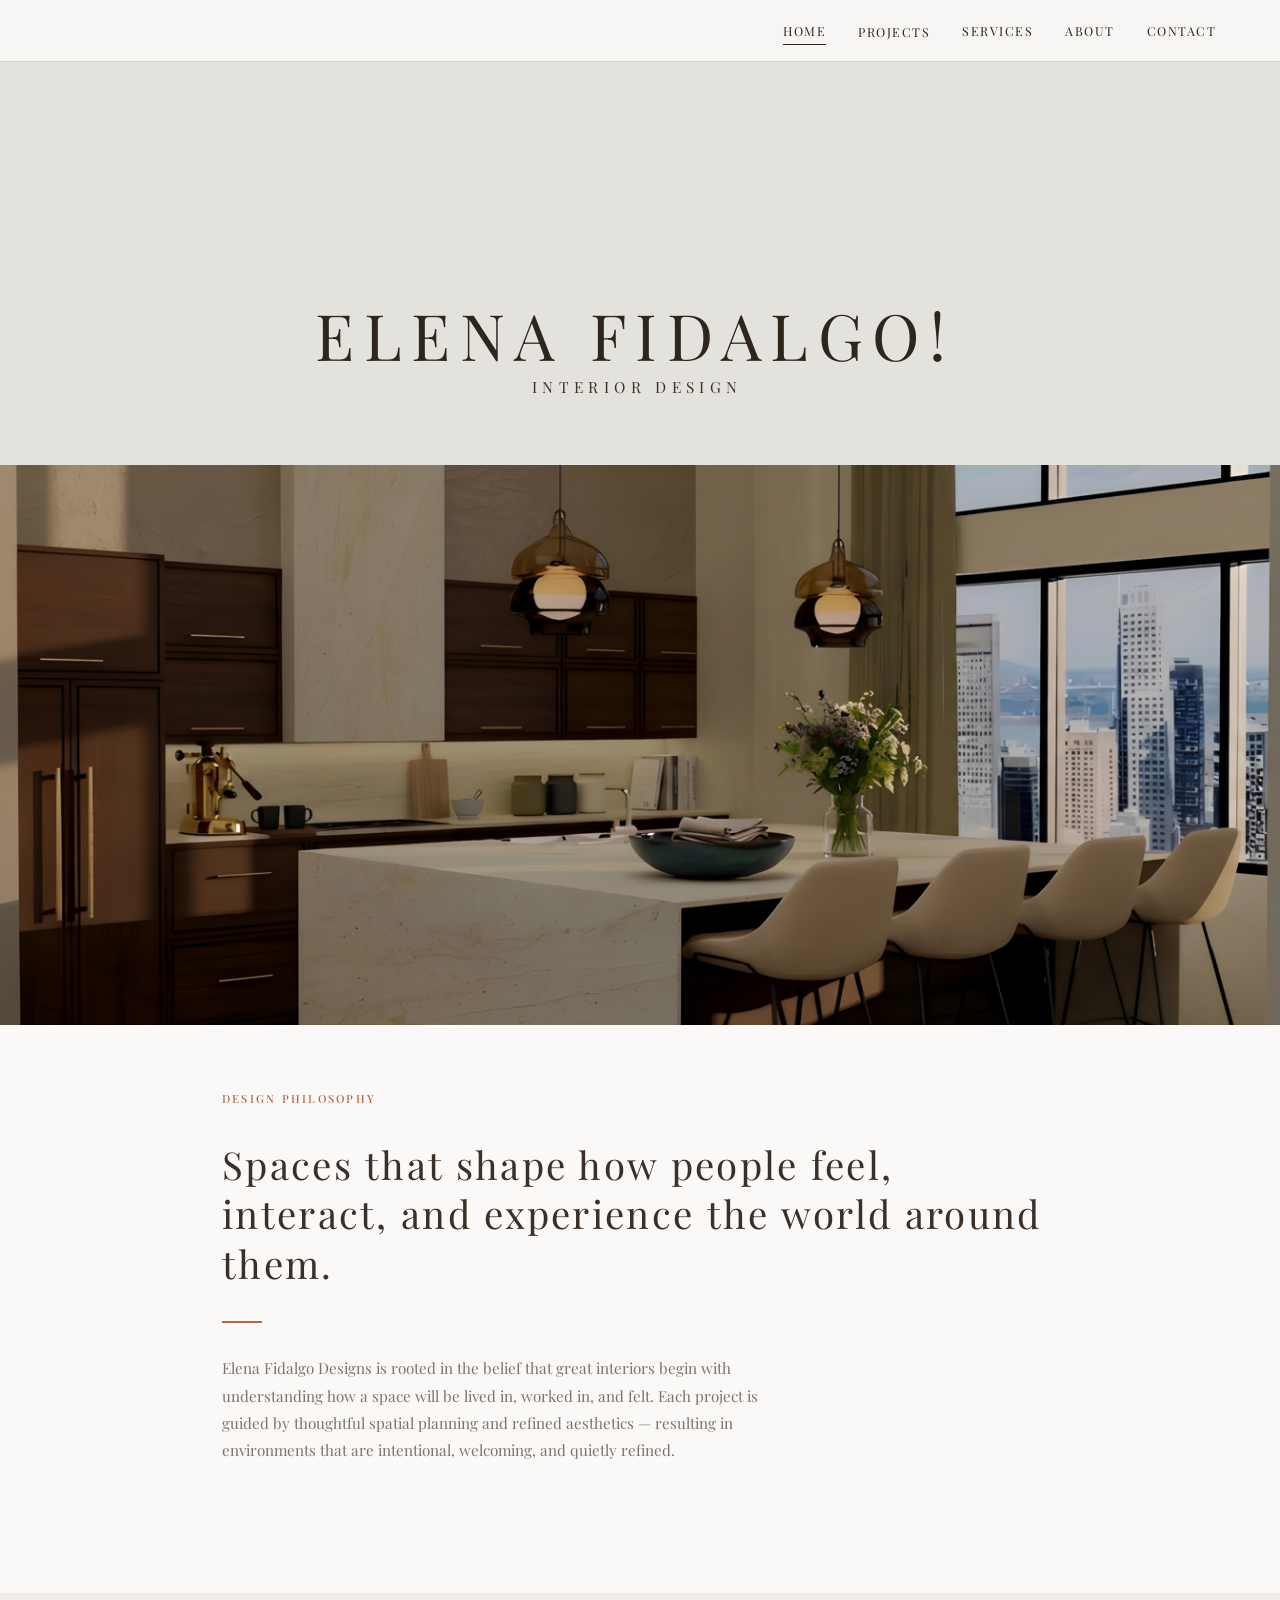
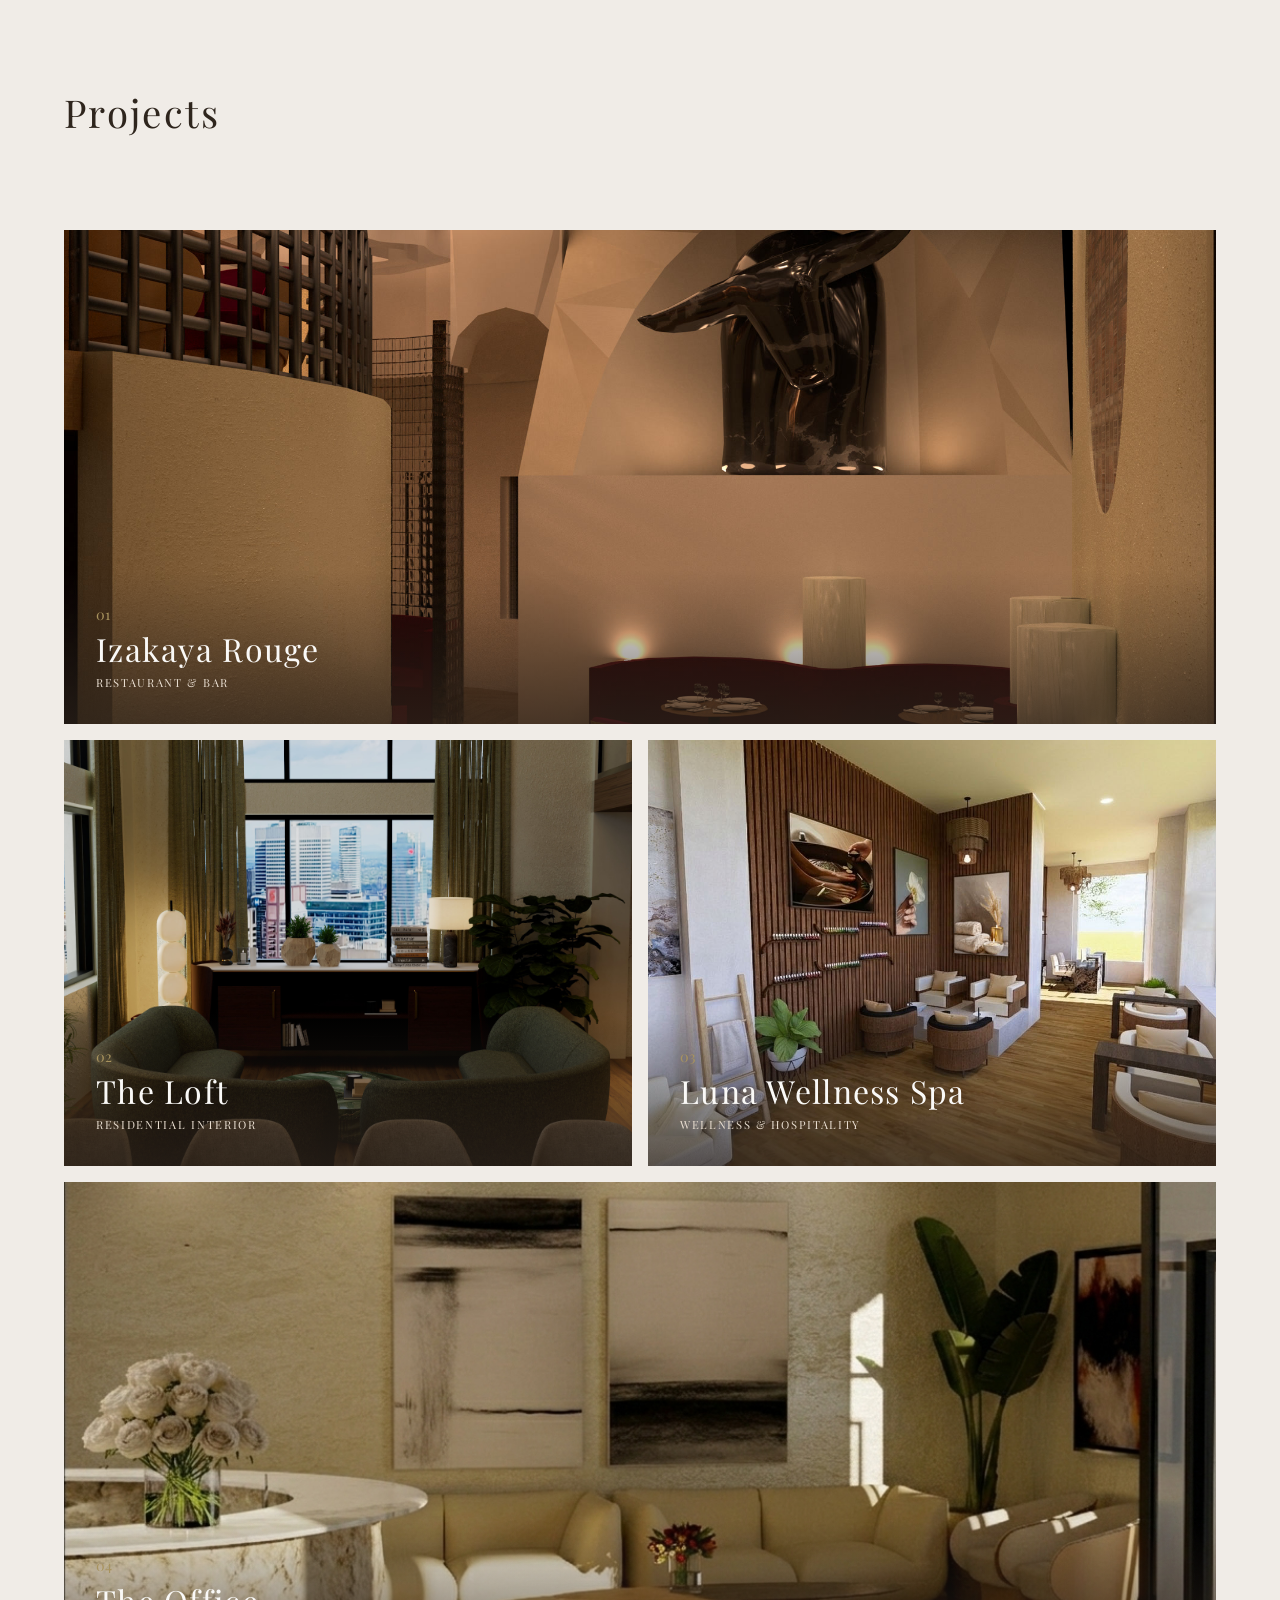
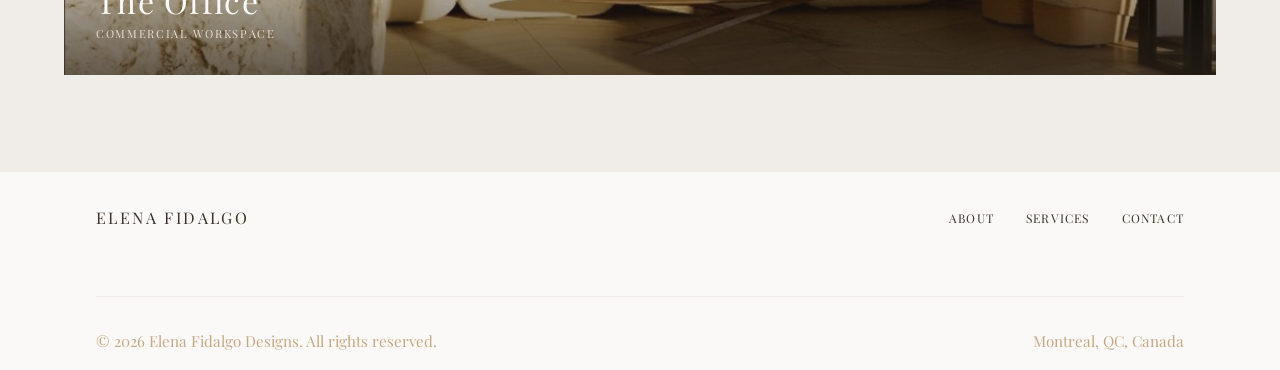
==== index.html @ df94587f "Test: add ! to title and increase padding to 300px Co-Authored-By: Claude Opus 4.6 <noreply@anthropi" ====
<!DOCTYPE html>
<html lang="en">
<head>
  <meta charset="UTF-8">
  <meta name="viewport" content="width=device-width, initial-scale=1.0">
  <title>Elena Fidalgo Designs — Interior Design Studio</title>
  <meta name="description" content="Interior design studio specializing in thoughtful spatial planning, human comfort, and refined atmospheres.">
  <link rel="preconnect" href="https://fonts.googleapis.com">
  <link rel="preconnect" href="https://fonts.gstatic.com" crossorigin>
  <link href="https://fonts.googleapis.com/css2?family=Playfair+Display:ital,wght@0,300;0,400;0,500;0,600;1,400&family=Raleway:wght@300;400;500&display=swap" rel="stylesheet">
  <link rel="stylesheet" href="css/style.css">
</head>
<body>

  <!-- Page Loader -->
  <div class="page-loader">
    <div class="loader-line"></div>
  </div>

  <!-- Navigation -->
  <nav class="nav">
    <div class="nav__inner">
      <a href="index.html" class="nav__logo">
        Elena Fidalgo
        <span>Interior Design</span>
      </a>
      <div class="nav__links">
        <a href="index.html" class="nav__link">Home</a>
        <div class="nav__dropdown">
          <span class="nav__link nav__link--dropdown">Projects</span>
          <div class="nav__dropdown-menu">
            <a href="project-restaurant.html" class="nav__dropdown-item">Izakaya Rouge</a>
            <a href="project-loft.html" class="nav__dropdown-item">The Loft</a>
            <a href="project-spa.html" class="nav__dropdown-item">Luna Wellness Spa</a>
            <a href="project-office.html" class="nav__dropdown-item">The Office</a>
          </div>
        </div>
        <a href="approach.html" class="nav__link">Services</a>
        <a href="about.html" class="nav__link">About</a>
        <a href="contact.html" class="nav__link">Contact</a>
      </div>
      <button class="nav__toggle" aria-label="Menu">
        <span></span><span></span><span></span>
      </button>
    </div>
  </nav>

  <!-- Mobile Menu -->
  <div class="mobile-menu">
    <a href="index.html" class="mobile-menu__link">Home</a>
    <div class="mobile-menu__group">
      <span class="mobile-menu__link mobile-menu__link--toggle">Projects</span>
      <div class="mobile-menu__sub">
        <a href="project-restaurant.html" class="mobile-menu__link mobile-menu__sublink">Izakaya Rouge</a>
        <a href="project-loft.html" class="mobile-menu__link mobile-menu__sublink">The Loft</a>
        <a href="project-spa.html" class="mobile-menu__link mobile-menu__sublink">Luna Wellness Spa</a>
        <a href="project-office.html" class="mobile-menu__link mobile-menu__sublink">The Office</a>
      </div>
    </div>
    <a href="approach.html" class="mobile-menu__link">Services</a>
    <a href="about.html" class="mobile-menu__link">About</a>
    <a href="contact.html" class="mobile-menu__link">Contact</a>
  </div>

  <!-- Hero -->
  <section class="hero hero--split">
    <div class="hero__text">
      <h1 class="hero__title">Elena Fidalgo!</h1>
      <p class="hero__subtitle">Interior Design</p>
    </div>
    <div class="hero__slideshow">
      <img src="images/loft/kitchen-hero.png" alt="The Loft — Kitchen Design" class="hero__slide hero__slide--active">
      <img src="images/loft/bedroom-render.jpg" alt="The Loft — Bedroom Design" class="hero__slide">
      <img src="images/spa/moon-pool-cc.jpg" alt="Luna Wellness Spa — Moon Pool" class="hero__slide">
      <div class="hero__dots">
        <button class="hero__dot hero__dot--active" aria-label="Slide 1"></button>
        <button class="hero__dot" aria-label="Slide 2"></button>
        <button class="hero__dot" aria-label="Slide 3"></button>
      </div>
    </div>
  </section>

  <!-- Philosophy -->
  <section class="home-philosophy">
    <div class="container--narrow">
      <div class="home-philosophy__content reveal">
        <p class="home-philosophy__eyebrow">Design Philosophy</p>
        <h2 class="home-philosophy__heading">Spaces that shape how people feel, interact, and experience the world around them.</h2>
        <div class="home-philosophy__divider"></div>
        <p class="home-philosophy__text">Elena Fidalgo Designs is rooted in the belief that great interiors begin with understanding how a space will be lived in, worked in, and felt. Each project is guided by thoughtful spatial planning and refined aesthetics — resulting in environments that are intentional, welcoming, and quietly refined.</p>
      </div>
    </div>
  </section>

  <!-- Selected Projects -->
  <section class="section" style="background: var(--light-gray);">
    <div class="container--wide">
      <h2 class="projects-section__title reveal">Projects</h2>
      <p class="projects-section__subtitle reveal">Click to view projects</p>
      <div class="projects-grid">

        <a href="project-restaurant.html" class="project-card project-card--wide reveal">
          <img src="images/restaurant/restaurant-mainfloor.jpg" alt="Izakaya Rouge" class="project-card__image">
          <div class="project-card__overlay">
            <p class="project-card__number">01</p>
            <h3 class="project-card__title">Izakaya Rouge</h3>
            <p class="project-card__category">Restaurant &amp; Bar</p>
          </div>
        </a>

        <a href="project-loft.html" class="project-card reveal reveal-delay-1">
          <img src="images/loft/livingroom-render.jpg" alt="The Loft" class="project-card__image">
          <div class="project-card__overlay">
            <p class="project-card__number">02</p>
            <h3 class="project-card__title">The Loft</h3>
            <p class="project-card__category">Residential Interior</p>
          </div>
        </a>

        <a href="project-spa.html" class="project-card reveal reveal-delay-2">
          <img src="images/spa/pedicure-render.jpg" alt="Luna Wellness Spa" class="project-card__image">
          <div class="project-card__overlay">
            <p class="project-card__number">03</p>
            <h3 class="project-card__title">Luna Wellness Spa</h3>
            <p class="project-card__category">Wellness &amp; Hospitality</p>
          </div>
        </a>

        <a href="project-office.html" class="project-card project-card--wide reveal">
          <img src="images/office/waitingroom-render.png" alt="The Office" class="project-card__image">
          <div class="project-card__overlay">
            <p class="project-card__number">04</p>
            <h3 class="project-card__title">The Office</h3>
            <p class="project-card__category">Commercial Workspace</p>
          </div>
        </a>

      </div>
    </div>
  </section>

  <!-- Footer -->
  <footer class="footer">
    <div class="container">
      <div class="footer__inner">
        <a href="index.html" class="footer__logo">Elena Fidalgo</a>
        <div class="footer__links">
          <a href="about.html" class="footer__link">About</a>
          <a href="approach.html" class="footer__link">Services</a>
          <a href="contact.html" class="footer__link">Contact</a>
        </div>
      </div>
      <div class="footer__bottom">
        <p>&copy; 2026 Elena Fidalgo Designs. All rights reserved.</p>
        <p>Montreal, QC, Canada</p>
      </div>
    </div>
  </footer>

  <script src="js/main.js"></script>
</body>
</html>
---- css/style.css ----
/* ============================================
   ELENA FIDALGO DESIGNS
   Minimalist Architecture & Interior Design Portfolio
   ============================================ */

/* --- CSS Custom Properties --- */
:root {
  /* Primary */
  --deep-brown: #3a3028;
  --espresso: #2e251d;

  /* Neutrals */
  --warm-beige: #c4a882;
  --soft-sand: #e8ddd0;
  --light-gray: #f0ece7;
  --white: #faf9f7;
  --pure-white: #ffffff;

  /* Accents */
  --muted-green: #455642;
  --terracotta: #b5654a;
  --brass: #a8935e;

  /* Typography */
  --font-serif: 'Playfair Display', 'Georgia', serif;
  --font-sans: 'Raleway', 'Helvetica Neue', sans-serif;

  /* Spacing */
  --space-xs: 0.5rem;
  --space-sm: 1rem;
  --space-md: 2rem;
  --space-lg: 4rem;
  --space-xl: 6rem;
  --space-2xl: 10rem;

  /* Transitions */
  --ease-out: cubic-bezier(0.25, 0.46, 0.45, 0.94);
  --ease-smooth: cubic-bezier(0.4, 0, 0.2, 1);
  --duration-fast: 0.3s;
  --duration-medium: 0.6s;
  --duration-slow: 1s;
}

/* --- Reset & Base --- */
*, *::before, *::after {
  margin: 0;
  padding: 0;
  box-sizing: border-box;
}

html {
  font-size: 16px;
  scroll-behavior: smooth;
  -webkit-font-smoothing: antialiased;
  -moz-osx-font-smoothing: grayscale;
}

body {
  font-family: var(--font-serif);
  font-weight: 300;
  color: var(--deep-brown);
  background-color: var(--white);
  line-height: 1.7;
  overflow-x: hidden;
}

img {
  max-width: 100%;
  height: auto;
  display: block;
}

a {
  color: inherit;
  text-decoration: none;
  transition: opacity var(--duration-fast) var(--ease-out);
}

a:hover {
  opacity: 0.7;
}

ul, ol {
  list-style: none;
}

/* --- Typography --- */
h1, h2, h3, h4 {
  font-family: var(--font-serif);
  font-weight: 300;
  line-height: 1.2;
}

h1 {
  font-size: clamp(1.8rem, 3.5vw, 2.8rem);
  text-transform: uppercase;
}

h2 {
  font-size: clamp(2rem, 4vw, 3.5rem);
  letter-spacing: 0.06em;
}

h3 {
  font-size: clamp(1.5rem, 3vw, 2.2rem);
  letter-spacing: 0.04em;
}

h4 {
  font-size: clamp(1.1rem, 2vw, 1.4rem);
  letter-spacing: 0.04em;
}

p {
  font-size: clamp(0.95rem, 1.1vw, 1.05rem);
  max-width: 65ch;
}

.text-sm {
  font-size: 0.85rem;
  letter-spacing: 0.08em;
  text-transform: uppercase;
  font-weight: 400;
}

.text-serif {
  font-family: var(--font-serif);
}

.text-light {
  color: var(--warm-beige);
}

/* --- Layout --- */
.container {
  max-width: 90%;
  width: 100%;
  margin: 0 auto;
  padding: 0 var(--space-md);
}

.container--narrow {
  max-width: min(900px, 85%);
  margin: 0 auto;
  padding: 0 var(--space-md);
}

.container--wide {
  max-width: 95%;
  width: 100%;
  margin: 0 auto;
  padding: 0 var(--space-md);
}

.section {
  padding: var(--space-xl) 0;
}

.section--large {
  padding: var(--space-2xl) 0;
}

/* --- Page Loader --- */
.page-loader {
  position: fixed;
  top: 0;
  left: 0;
  width: 100%;
  height: 100%;
  background: var(--white);
  z-index: 10000;
  display: flex;
  align-items: center;
  justify-content: center;
  transition: opacity 0.8s var(--ease-smooth), visibility 0.8s;
}

.page-loader.loaded {
  opacity: 0;
  visibility: hidden;
  pointer-events: none;
}

.loader-line {
  width: 60px;
  height: 1px;
  background: var(--warm-beige);
  position: relative;
  overflow: hidden;
}

.loader-line::after {
  content: '';
  position: absolute;
  left: -100%;
  width: 100%;
  height: 100%;
  background: var(--espresso);
  animation: loaderSlide 1.2s ease-in-out infinite;
}

@keyframes loaderSlide {
  0% { left: -100%; }
  100% { left: 100%; }
}

/* --- Navigation --- */
.nav {
  position: fixed;
  top: 0;
  left: 0;
  width: 100%;
  z-index: 1000;
  padding: var(--space-sm) 0;
  background: rgba(248, 247, 245, 0.95);
  backdrop-filter: blur(20px);
  transition: all var(--duration-medium) var(--ease-smooth);
  box-shadow: 0 1px 0 rgba(68, 59, 50, 0.08);
}

.nav.scrolled {
  background: rgba(248, 247, 245, 0.97);
  backdrop-filter: blur(20px);
  padding: var(--space-sm) 0;
  box-shadow: 0 1px 0 rgba(68, 59, 50, 0.1);
}

.nav__inner {
  display: flex;
  justify-content: flex-end;
  align-items: center;
  max-width: 95%;
  margin: 0 auto;
  padding: 0 var(--space-md);
}

.nav__logo {
  display: none;
}

.nav__links {
  display: flex;
  gap: var(--space-md);
  align-items: center;
}

.nav__link {
  font-size: 0.78rem;
  letter-spacing: 0.12em;
  text-transform: uppercase;
  font-weight: 400;
  color: var(--espresso);
  position: relative;
  padding: 0.25rem 0;
}

.nav__link::after {
  content: '';
  position: absolute;
  bottom: 0;
  left: 0;
  width: 0;
  height: 1px;
  background: var(--espresso);
  transition: width var(--duration-fast) var(--ease-out);
}

.nav__link:hover {
  opacity: 1;
}

.nav__link:hover::after,
.nav__link.active::after {
  width: 100%;
}

/* Dropdown */
.nav__dropdown {
  position: relative;
}

.nav__link--dropdown {
  cursor: pointer;
}

.nav__dropdown-menu {
  position: absolute;
  top: 100%;
  left: 50%;
  transform: translateX(-50%);
  min-width: 200px;
  background: rgba(248, 247, 245, 0.98);
  backdrop-filter: blur(20px);
  border: 1px solid rgba(68, 59, 50, 0.08);
  padding: 0.75rem 0;
  opacity: 0;
  visibility: hidden;
  transition: all var(--duration-fast) var(--ease-out);
  margin-top: 0.5rem;
  box-shadow: 0 8px 30px rgba(0, 0, 0, 0.08);
}

.nav__dropdown:hover .nav__dropdown-menu {
  opacity: 1;
  visibility: visible;
}

.nav__dropdown-item {
  display: block;
  padding: 0.5rem 1.5rem;
  font-size: 0.8rem;
  color: var(--espresso);
  transition: background var(--duration-fast) var(--ease-out);
}

.nav__dropdown-item:hover {
  background: rgba(68, 59, 50, 0.05);
  opacity: 1;
}

/* Mobile menu projects sub */
.mobile-menu__group {
  display: flex;
  flex-direction: column;
}

.mobile-menu__link--toggle {
  cursor: pointer;
}

.mobile-menu__sub {
  display: none;
  padding-left: 1rem;
}

.mobile-menu__group.active .mobile-menu__sub {
  display: flex;
  flex-direction: column;
}

.mobile-menu__sublink {
  font-size: 0.9rem !important;
  opacity: 0.7;
}

/* Mobile menu toggle */
.nav__toggle {
  display: none;
  flex-direction: column;
  gap: 5px;
  background: none;
  border: none;
  cursor: pointer;
  padding: 5px;
}

.nav__toggle span {
  display: block;
  width: 24px;
  height: 1px;
  background: var(--espresso);
  transition: all var(--duration-fast) var(--ease-out);
}

.nav__toggle.active span:nth-child(1) {
  transform: rotate(45deg) translate(4px, 4px);
}

.nav__toggle.active span:nth-child(2) {
  opacity: 0;
}

.nav__toggle.active span:nth-child(3) {
  transform: rotate(-45deg) translate(4px, -4px);
}

/* --- Hero --- */
/* Split hero (image + text side by side) */
.hero--split {
  min-height: 100vh;
  display: flex;
  flex-direction: column;
  align-items: center;
  justify-content: center;
  padding-top: 300px;
  background: #e4e2dd;
  overflow: hidden;
  gap: var(--space-lg);
}

.hero__text {
  text-align: center;
  opacity: 0;
  transform: translateY(20px);
  animation: heroFadeUp 1s var(--ease-smooth) 0.3s forwards;
  position: relative;
  padding: 0 var(--space-md);
}

.hero__title {
  color: var(--espresso);
  font-family: var(--font-serif);
  font-weight: 300;
  margin-bottom: 4px;
  font-size: clamp(2.8rem, 5vw, 4.5rem);
  letter-spacing: 0.15em;
  text-transform: uppercase;
  line-height: 1.1;
  padding-right: 0.15em;
}

.hero__subtitle {
  font-family: var(--font-serif);
  color: var(--deep-brown);
  font-size: clamp(0.85rem, 1.2vw, 1.05rem);
  letter-spacing: 0.35em;
  text-transform: uppercase;
  font-weight: 300;
  margin-left: auto;
  margin-right: auto;
  width: fit-content;
  padding-right: 0.35em;
}

/* Decorative lines removed */

.hero__slideshow {
  max-width: 100%;
  width: 100%;
  aspect-ratio: 16/7;
  opacity: 0;
  transform: translateY(30px);
  animation: heroFadeUp 1.2s var(--ease-smooth) 0.6s forwards;
  position: relative;
  overflow: hidden;
}


.hero__slide {
  width: 100%;
  height: 100%;
  display: block;
  object-fit: cover;
  object-position: center;
  position: absolute;
  top: 0;
  left: 0;
  opacity: 0;
  transition: opacity 1s var(--ease-smooth);
}

.hero__slide:first-child {
  position: relative;
  height: 100%;
}

.hero__slide--active {
  opacity: 1;
}

.hero__dots {
  display: flex;
  justify-content: center;
  gap: 10px;
  padding-top: var(--space-sm);
  z-index: 2;
}

.hero__dot {
  width: 8px;
  height: 8px;
  border-radius: 50%;
  border: 1px solid var(--espresso);
  background: transparent;
  cursor: pointer;
  padding: 0;
  transition: all var(--duration-fast) var(--ease-out);
}

.hero__dot--active {
  background: var(--espresso);
}

.hero__dot:hover {
  background: var(--deep-brown);
}

/* Scroll indicator */
.hero--split .hero__scroll-hint {
  position: absolute;
  bottom: var(--space-md);
  left: 50%;
  transform: translateX(-50%);
  display: flex;
  flex-direction: column;
  align-items: center;
  gap: 6px;
  opacity: 0;
  animation: scrollHintFade 1s var(--ease-smooth) 1.2s forwards;
}

.hero__scroll-hint span {
  color: var(--espresso);
  font-size: 0.65rem;
  letter-spacing: 0.25em;
  text-transform: uppercase;
}

.hero__scroll-hint::after {
  content: '';
  width: 1px;
  height: 35px;
  background: var(--espresso);
  animation: scrollPulse 2s ease-in-out infinite;
}

@keyframes heroFadeUp {
  to {
    opacity: 1;
    transform: translateY(0);
  }
}

@keyframes scrollHintFade {
  to {
    opacity: 1;
  }
}

@keyframes scrollPulse {
  0%, 100% { opacity: 0.3; transform: scaleY(0.5); }
  50% { opacity: 1; transform: scaleY(1); }
}

/* Projects section title */
.projects-section__title {
  font-family: var(--font-serif);
  font-weight: 300;
  font-size: clamp(1.8rem, 3vw, 2.8rem);
  color: var(--espresso);
  margin-bottom: var(--space-xs);
}

.projects-section__subtitle {
  font-size: 0.85rem;
  color: rgba(68, 59, 50, 0.5);
  margin-bottom: var(--space-lg);
}

/* --- Project Hero (for case study pages) --- */
.project-hero {
  height: 80vh;
  min-height: 500px;
  position: relative;
  display: flex;
  align-items: flex-end;
  overflow: hidden;
}

.project-hero__image {
  position: absolute;
  top: 0;
  left: 0;
  width: 100%;
  height: 100%;
  object-fit: cover;
  object-position: center;
}

.project-hero__overlay {
  position: absolute;
  top: 0;
  left: 0;
  width: 100%;
  height: 100%;
  background: linear-gradient(to top, rgba(46,37,29,0.65) 0%, rgba(46,37,29,0.1) 60%);
}

.project-hero__content {
  position: relative;
  z-index: 2;
  padding: var(--space-lg) var(--space-md);
  max-width: 95%;
  margin: 0 auto;
  width: 100%;
}

.project-hero__tag {
  color: var(--soft-sand);
  font-size: 0.75rem;
  letter-spacing: 0.2em;
  text-transform: uppercase;
  margin-bottom: var(--space-sm);
}

.project-hero__title {
  color: var(--white);
  font-family: var(--font-serif);
  font-weight: 300;
}

/* --- Home Philosophy Section --- */
.home-philosophy {
  padding: var(--space-lg) 0;
}

.home-philosophy__grid {
  display: grid;
  grid-template-columns: 1fr 1fr;
  gap: var(--space-xl);
  align-items: center;
}

.home-philosophy__image {
  position: relative;
  overflow: hidden;
  aspect-ratio: 3/4;
}

.home-philosophy__image img {
  width: 100%;
  height: 100%;
  object-fit: cover;
}

.home-philosophy__eyebrow {
  font-size: 0.7rem;
  letter-spacing: 0.2em;
  text-transform: uppercase;
  color: var(--terracotta);
  margin-bottom: var(--space-md);
  font-weight: 500;
}

.home-philosophy__heading {
  font-family: var(--font-serif);
  font-size: clamp(1.6rem, 3vw, 2.4rem);
  font-weight: 300;
  line-height: 1.3;
  margin-bottom: var(--space-md);
}

.home-philosophy__divider {
  width: 40px;
  height: 2px;
  background: var(--terracotta);
  margin-bottom: var(--space-md);
}

.home-philosophy__text {
  color: rgba(68, 59, 50, 0.7);
  line-height: 1.8;
  margin-bottom: var(--space-lg);
  font-size: 0.95rem;
}

.home-philosophy__pillars {
  display: grid;
  grid-template-columns: 1fr 1fr;
  gap: var(--space-md);
}

.home-philosophy__pillar h4 {
  font-family: var(--font-serif);
  font-size: 1.05rem;
  font-weight: 400;
  margin-bottom: 0.3rem;
}

.home-philosophy__pillar p {
  font-size: 0.82rem;
  color: rgba(68, 59, 50, 0.55);
  line-height: 1.6;
}

@media (max-width: 1024px) {
  .home-philosophy__grid {
    grid-template-columns: 1fr;
    gap: var(--space-lg);
  }

  .home-philosophy__image {
    aspect-ratio: 16/9;
  }
}

@media (max-width: 480px) {
  .home-philosophy__pillars {
    grid-template-columns: 1fr;
  }
}

/* --- Intro / Text Sections --- */
.intro {
  padding: var(--space-2xl) 0;
  text-align: center;
}

.intro__eyebrow {
  font-size: 0.75rem;
  letter-spacing: 0.2em;
  text-transform: uppercase;
  color: rgba(68, 59, 50, 0.45);
  margin-bottom: var(--space-md);
}

.intro__heading {
  margin-bottom: var(--space-md);
  max-width: 800px;
  margin-left: auto;
  margin-right: auto;
}

.intro__text {
  margin: 0 auto;
  color: rgba(68, 59, 50, 0.75);
  line-height: 1.9;
}

/* --- Project Grid --- */
.projects-grid {
  display: grid;
  grid-template-columns: repeat(2, 1fr);
  gap: var(--space-sm);
}

.project-card {
  position: relative;
  overflow: hidden;
  aspect-ratio: 4/3;
  cursor: pointer;
}

.project-card--tall {
  aspect-ratio: 3/4;
}

.project-card--wide {
  grid-column: span 2;
  aspect-ratio: 21/9;
}

.project-card__image {
  width: 100%;
  height: 100%;
  object-fit: cover;
  transition: transform var(--duration-slow) var(--ease-smooth);
}

.project-card:hover .project-card__image {
  transform: scale(1.04);
}

.project-card__overlay {
  position: absolute;
  bottom: 0;
  left: 0;
  right: 0;
  padding: var(--space-md);
  background: linear-gradient(to top, rgba(46,37,29,0.7) 0%, transparent 100%);
  opacity: 1;
}

.project-card__number {
  font-family: var(--font-serif);
  font-size: 0.9rem;
  color: var(--brass);
  margin-bottom: 4px;
}

.project-card__title {
  font-family: var(--font-serif);
  font-size: clamp(1.3rem, 2.5vw, 2rem);
  color: var(--white);
  font-weight: 300;
}

.project-card__category {
  font-size: 0.7rem;
  letter-spacing: 0.15em;
  text-transform: uppercase;
  color: var(--soft-sand);
  margin-top: 4px;
}

/* --- About Page --- */
.about-hero {
  padding: calc(var(--space-2xl) + 80px) 0 var(--space-xl);
  background: var(--white);
}

.about-grid {
  display: grid;
  grid-template-columns: 1fr 1fr;
  gap: var(--space-xl);
  align-items: start;
}

.about-portrait {
  position: relative;
  aspect-ratio: 3/4;
  overflow: hidden;
}

.about-portrait__placeholder {
  width: 100%;
  height: 100%;
  background: var(--soft-sand);
  display: flex;
  align-items: center;
  justify-content: center;
  font-family: var(--font-serif);
  font-size: 1.1rem;
  color: var(--warm-beige);
}

.about-content__eyebrow {
  font-size: 0.75rem;
  letter-spacing: 0.2em;
  text-transform: uppercase;
  color: rgba(68, 59, 50, 0.45);
  margin-bottom: var(--space-md);
}

.about-content__title {
  margin-bottom: var(--space-lg);
}

.about-content__text {
  color: rgba(68, 59, 50, 0.75);
  line-height: 1.9;
  margin-bottom: var(--space-md);
}

.about-philosophy {
  padding: var(--space-2xl) 0;
  background: var(--espresso);
  color: var(--soft-sand);
}

.philosophy-grid {
  display: grid;
  grid-template-columns: repeat(4, 1fr);
  gap: var(--space-lg);
  margin-top: var(--space-xl);
}

.philosophy-item__number {
  font-family: var(--font-serif);
  font-size: 2rem;
  color: var(--warm-beige);
  opacity: 0.4;
  margin-bottom: var(--space-sm);
}

.philosophy-item__title {
  font-family: var(--font-serif);
  font-size: 1.3rem;
  color: var(--white);
  margin-bottom: var(--space-sm);
}

.philosophy-item__text {
  font-size: 0.9rem;
  line-height: 1.8;
  opacity: 0.7;
}

/* --- Project Case Study --- */
.project-info {
  padding: var(--space-xl) 0;
}

.project-info__grid {
  display: grid;
  grid-template-columns: 1fr 2fr;
  gap: var(--space-xl);
}

.project-meta {
  position: sticky;
  top: 120px;
}

.project-meta__item {
  margin-bottom: var(--space-md);
}

.project-meta__label {
  font-size: 0.7rem;
  letter-spacing: 0.2em;
  text-transform: uppercase;
  color: rgba(68, 59, 50, 0.5);
  margin-bottom: 4px;
}

.project-meta__value {
  font-family: var(--font-serif);
  font-size: 1.1rem;
}

.project-description {
  color: rgba(68, 59, 50, 0.75);
  line-height: 1.9;
}

.project-description p + p {
  margin-top: var(--space-md);
}

/* Image gallery sections */
.project-gallery {
  padding: var(--space-lg) 0;
}

.project-gallery__title {
  font-family: var(--font-serif);
  font-size: 1.3rem;
  text-transform: uppercase;
  color: var(--deep-brown);
  margin-bottom: var(--space-lg);
  text-align: left;
}

.gallery-full {
  margin-bottom: var(--space-lg);
}

.gallery-full img {
  width: 100%;
  height: auto;
}

.gallery-grid {
  display: grid;
  grid-template-columns: repeat(2, 1fr);
  gap: 0.75rem;
  margin-bottom: var(--space-lg);
}

.gallery-grid--three {
  grid-template-columns: repeat(3, 1fr);
}

.gallery-grid img {
  width: 100%;
  height: 100%;
  object-fit: cover;
  aspect-ratio: 4/3;
}

.gallery-caption {
  text-align: center;
  font-size: 0.85rem;
  color: rgba(68, 59, 50, 0.7);
  margin-top: var(--space-sm);
  font-style: italic;
  font-family: var(--font-serif);
}

/* Technical drawings section */
.technical-drawings {
  padding: var(--space-md) 0;
  background: var(--white);
}

.technical-drawings__inner {
  max-width: 95%;
  margin: 0 auto;
  padding: 0 var(--space-md);
}

.technical-drawings__grid {
  display: grid;
  grid-template-columns: repeat(2, 1fr);
  gap: 0.75rem;
}

.technical-drawings__grid--three {
  grid-template-columns: repeat(3, 1fr);
}

.technical-drawing__frame {
  background: var(--pure-white);
  border: 1px solid var(--warm-beige);
  padding: var(--space-md);
  box-shadow: 0 2px 12px rgba(46, 37, 29, 0.05);
  transition: box-shadow var(--duration-medium) var(--ease-smooth);
}

.technical-drawing__frame:hover {
  box-shadow: 0 4px 20px rgba(46, 37, 29, 0.1);
}

.technical-drawing__frame img {
  width: 100%;
}

.technical-drawing__frame .gallery-caption {
  margin-top: var(--space-sm);
  padding-top: var(--space-xs);
  border-top: 1px solid var(--light-gray);
  font-size: 0.78rem;
}

@media (max-width: 768px) {
  .technical-drawings__grid,
  .technical-drawings__grid--three {
    grid-template-columns: 1fr;
  }
}

/* --- Approach Page (Process + Services combined) --- */
.approach-process {
  padding: var(--space-xl) 0;
}

.approach-step {
  display: grid;
  grid-template-columns: 1fr 1fr;
  gap: var(--space-xl);
  align-items: center;
  padding: var(--space-lg) 0;
}

.approach-step--reverse {
  direction: rtl;
}

.approach-step--reverse > * {
  direction: ltr;
}

.approach-step__image {
  overflow: hidden;
  aspect-ratio: 4/3;
}

.approach-step__image img {
  width: 100%;
  height: 100%;
  object-fit: cover;
  transition: transform var(--duration-slow) var(--ease-smooth);
}

.approach-step:hover .approach-step__image img {
  transform: scale(1.03);
}

.approach-step__number {
  display: inline-block;
  font-family: var(--font-serif);
  font-size: 0.85rem;
  color: var(--terracotta);
  letter-spacing: 0.1em;
  margin-bottom: 0.75rem;
}

.approach-step__content h3 {
  font-family: var(--font-serif);
  font-size: clamp(1.4rem, 2.5vw, 1.8rem);
  font-weight: 300;
  margin-bottom: var(--space-sm);
}

.approach-step__content p {
  color: rgba(68, 59, 50, 0.7);
  line-height: 1.8;
  font-size: 0.95rem;
}

.approach-services {
  padding: var(--space-xl) 0;
  background: var(--pure-white);
}

.approach-services__header {
  text-align: center;
  margin-bottom: var(--space-xl);
}

.approach-services__eyebrow {
  font-size: 0.7rem;
  letter-spacing: 0.2em;
  text-transform: uppercase;
  color: rgba(68, 59, 50, 0.45);
  margin-bottom: 0.5rem;
}

.approach-services__header h2 {
  font-family: var(--font-serif);
  font-weight: 300;
}

.approach-services__grid {
  display: grid;
  grid-template-columns: repeat(4, 1fr);
  gap: var(--space-md);
}

.approach-service {
  padding: var(--space-md);
  background: var(--white);
  border-top: 2px solid var(--warm-beige);
}

.approach-service__number {
  display: inline-block;
  font-family: var(--font-serif);
  font-size: 0.85rem;
  color: var(--terracotta);
  margin-bottom: 0.75rem;
}

.approach-service h4 {
  font-family: var(--font-serif);
  font-size: 1.15rem;
  font-weight: 400;
  margin-bottom: 0.5rem;
}

.approach-service p {
  font-size: 0.85rem;
  color: rgba(68, 59, 50, 0.6);
  line-height: 1.7;
}

@media (max-width: 1024px) {
  .approach-step {
    grid-template-columns: 1fr;
    gap: var(--space-md);
  }

  .approach-step--reverse {
    direction: ltr;
  }

  .approach-services__grid {
    grid-template-columns: repeat(2, 1fr);
  }
}

@media (max-width: 768px) {
  .approach-services__grid {
    grid-template-columns: 1fr;
  }
}

/* Services 2x2 grid with images */
.services-grid-2x2 {
  display: grid;
  grid-template-columns: 1fr 1fr;
  gap: var(--space-md);
}

.services-grid-3 {
  display: grid;
  grid-template-columns: repeat(3, 1fr);
  gap: var(--space-md);
}

@media (max-width: 768px) {
  .services-grid-3 {
    grid-template-columns: 1fr;
  }
}

.service-card-lg {
  background: var(--white);
  overflow: hidden;
  border: 1px solid var(--espresso);
}

.service-card-lg__image {
  width: 100%;
  aspect-ratio: 16/10;
  overflow: hidden;
  background: var(--light-gray);
}

.service-card-lg__image img {
  width: 100%;
  height: 100%;
  object-fit: cover;
}

.service-card-lg__image--contain {
  display: flex;
  align-items: center;
  justify-content: center;
  background: var(--pure-white);
}

.service-card-lg__image--contain img {
  object-fit: contain;
  width: auto;
  max-width: 90%;
  max-height: 90%;
  transition: transform var(--duration-medium) var(--ease-smooth);
}

.service-card-lg:hover .service-card-lg__image img {
  transform: scale(1.03);
}

.service-card-lg__content {
  padding: var(--space-md);
}

.service-card-lg__content .approach-service__number {
  display: inline-block;
  font-family: var(--font-serif);
  font-size: 0.85rem;
  color: var(--terracotta);
  margin-bottom: 0.75rem;
}

.service-card-lg__content h4 {
  font-family: var(--font-serif);
  font-size: 1.3rem;
  font-weight: 400;
  margin-bottom: 0.75rem;
}

.service-card-lg__content p {
  font-size: 0.9rem;
  color: rgba(68, 59, 50, 0.6);
  line-height: 1.7;
}

@media (max-width: 768px) {
  .services-grid-2x2 {
    grid-template-columns: 1fr;
  }
}

/* --- Design Process (legacy) --- */
.process-hero {
  padding: calc(var(--space-2xl) + 80px) 0 var(--space-xl);
  background: var(--espresso);
  color: var(--white);
  text-align: center;
}

.process-steps {
  padding: var(--space-2xl) 0;
}

.process-step {
  display: grid;
  grid-template-columns: 1fr 1fr;
  gap: var(--space-xl);
  align-items: center;
  padding: var(--space-xl) 0;
  border-bottom: 1px solid var(--light-gray);
}

.process-step:last-child {
  border-bottom: none;
}

.process-step__number {
  font-family: var(--font-serif);
  font-size: 5rem;
  color: var(--light-gray);
  line-height: 1;
  margin-bottom: var(--space-sm);
}

.process-step__title {
  margin-bottom: var(--space-md);
}

.process-step__text {
  color: rgba(68, 59, 50, 0.75);
  line-height: 1.9;
}

/* --- Services --- */
.services-hero {
  padding: calc(var(--space-2xl) + 80px) 0 var(--space-xl);
  background: var(--soft-sand);
  text-align: center;
}

.services-grid {
  display: grid;
  grid-template-columns: repeat(2, 1fr);
  gap: var(--space-md);
  padding: var(--space-2xl) 0;
}

.service-card {
  padding: var(--space-xl);
  border: 1px solid var(--light-gray);
  transition: all var(--duration-medium) var(--ease-smooth);
}

.service-card:hover {
  border-color: var(--warm-beige);
  background: var(--light-gray);
}

.service-card__number {
  font-family: var(--font-serif);
  font-size: 2rem;
  color: rgba(68, 59, 50, 0.25);
  margin-bottom: var(--space-md);
}

.service-card__title {
  font-family: var(--font-serif);
  font-size: 1.5rem;
  margin-bottom: var(--space-sm);
}

.service-card__text {
  color: rgba(68, 59, 50, 0.7);
  font-size: 0.95rem;
  line-height: 1.8;
}

/* --- Contact --- */
.contact-hero {
  padding: calc(var(--space-2xl) + 80px) 0 var(--space-xl);
  text-align: center;
}

.contact-grid {
  display: grid;
  grid-template-columns: 1fr 1fr;
  gap: var(--space-xl);
  padding: var(--space-xl) 0;
}

.contact-simple {
  display: grid;
  grid-template-columns: repeat(4, 1fr);
  gap: var(--space-lg);
  text-align: center;
  padding: var(--space-md) 0;
}

.contact-simple .contact-info__item {
  margin-bottom: 0;
}

.contact-icon {
  color: var(--espresso);
  margin-bottom: 0.75rem;
}

@media (max-width: 768px) {
  .contact-simple {
    grid-template-columns: 1fr 1fr;
  }
}

.contact-info__item {
  margin-bottom: var(--space-lg);
}

.contact-info__label {
  font-size: 0.7rem;
  letter-spacing: 0.2em;
  text-transform: uppercase;
  color: rgba(68, 59, 50, 0.45);
  margin-bottom: 8px;
}

.contact-info__value {
  font-family: var(--font-serif);
  font-size: 1.2rem;
}

.contact-info__value a {
  border-bottom: 1px solid var(--light-gray);
  padding-bottom: 2px;
}

.contact-form {
  display: flex;
  flex-direction: column;
  gap: var(--space-md);
}

.form-group {
  display: flex;
  flex-direction: column;
  gap: 6px;
}

.form-group label {
  font-size: 0.7rem;
  letter-spacing: 0.15em;
  text-transform: uppercase;
  color: var(--warm-beige);
}

.form-group input,
.form-group textarea {
  padding: var(--space-sm);
  border: 1px solid var(--light-gray);
  background: transparent;
  font-family: var(--font-serif);
  font-size: 0.95rem;
  color: var(--deep-brown);
  transition: border-color var(--duration-fast) var(--ease-out);
  outline: none;
}

.form-group input:focus,
.form-group textarea:focus {
  border-color: var(--warm-beige);
}

.form-group textarea {
  min-height: 150px;
  resize: vertical;
}

.btn {
  display: inline-block;
  padding: var(--space-sm) var(--space-md);
  font-size: 0.75rem;
  letter-spacing: 0.15em;
  text-transform: uppercase;
  font-family: var(--font-serif);
  font-weight: 400;
  border: 1px solid var(--espresso);
  background: var(--espresso);
  color: var(--white);
  cursor: pointer;
  transition: all var(--duration-fast) var(--ease-out);
  text-align: center;
}

.btn:hover {
  background: transparent;
  color: var(--espresso);
  opacity: 1;
}

.btn--outline {
  background: transparent;
  color: var(--espresso);
}

.btn--outline:hover {
  background: var(--espresso);
  color: var(--white);
}

/* --- Footer --- */
.footer {
  padding: var(--space-md) 0 var(--space-sm);
  border-top: 1px solid var(--light-gray);
}

.footer__inner {
  display: flex;
  justify-content: space-between;
  align-items: center;
}

.footer__logo {
  font-family: var(--font-serif);
  font-size: 1rem;
  letter-spacing: 0.15em;
  text-transform: uppercase;
}

.footer__links {
  display: flex;
  gap: var(--space-md);
}

.footer__link {
  font-size: 0.75rem;
  letter-spacing: 0.1em;
  text-transform: uppercase;
}

.footer__bottom {
  display: flex;
  justify-content: space-between;
  align-items: center;
  margin-top: var(--space-lg);
  padding-top: var(--space-md);
  border-top: 1px solid var(--light-gray);
  font-size: 0.8rem;
  color: var(--warm-beige);
}

/* --- Divider --- */
.divider {
  width: 60px;
  height: 2px;
  background: var(--terracotta);
  margin: var(--space-lg) auto;
}

/* --- Reveal Animations --- */
.reveal {
  opacity: 0;
  transform: translateY(30px);
  transition: opacity var(--duration-slow) var(--ease-smooth),
              transform var(--duration-slow) var(--ease-smooth);
}

.reveal.visible {
  opacity: 1;
  transform: translateY(0);
}

.reveal-delay-1 { transition-delay: 0.1s; }
.reveal-delay-2 { transition-delay: 0.2s; }
.reveal-delay-3 { transition-delay: 0.3s; }
.reveal-delay-4 { transition-delay: 0.4s; }

/* --- Page Header (for inner pages) --- */
.page-header {
  padding: calc(var(--space-2xl) + 30px) 0 var(--space-xl);
  text-align: center;
}

.page-header__eyebrow {
  font-size: 1rem;
  text-transform: uppercase;
  color: rgba(68, 59, 50, 0.45);
  margin-bottom: var(--space-sm);
}

.page-header--dark {
  background: #e4e2dd;
  color: var(--espresso);
}

.page-header--sand {
  background: var(--soft-sand);
}

/* --- Portfolio Grid Page --- */
.portfolio-filter {
  display: flex;
  justify-content: center;
  gap: var(--space-md);
  margin-bottom: var(--space-xl);
}

.portfolio-filter__btn {
  background: none;
  border: none;
  font-size: 0.75rem;
  letter-spacing: 0.15em;
  text-transform: uppercase;
  font-family: var(--font-serif);
  cursor: pointer;
  color: var(--warm-beige);
  padding: var(--space-xs) 0;
  border-bottom: 1px solid transparent;
  transition: all var(--duration-fast) var(--ease-out);
}

.portfolio-filter__btn:hover,
.portfolio-filter__btn.active {
  color: var(--espresso);
  border-bottom-color: var(--espresso);
}

/* --- Image Lightbox --- */
.lightbox {
  position: fixed;
  top: 0;
  left: 0;
  width: 100%;
  height: 100%;
  background: rgba(46, 37, 29, 0.95);
  z-index: 9999;
  display: flex;
  align-items: center;
  justify-content: center;
  opacity: 0;
  visibility: hidden;
  transition: all var(--duration-medium) var(--ease-smooth);
  cursor: pointer;
}

.lightbox.active {
  opacity: 1;
  visibility: visible;
}

.lightbox img {
  max-width: 90vw;
  max-height: 90vh;
  object-fit: contain;
}

.lightbox__close {
  position: absolute;
  top: var(--space-md);
  right: var(--space-md);
  color: var(--white);
  font-size: 0.75rem;
  letter-spacing: 0.15em;
  text-transform: uppercase;
  background: none;
  border: none;
  cursor: pointer;
  font-family: var(--font-serif);
}

/* --- Next Project --- */
.next-project {
  padding: var(--space-md) 0;
  text-align: center;
  border-top: 1px solid var(--light-gray);
}

.next-project__label {
  font-size: 0.7rem;
  letter-spacing: 0.2em;
  text-transform: uppercase;
  color: rgba(68, 59, 50, 0.4);
  margin-bottom: 0.5rem;
}

.next-project__title {
  font-family: var(--font-serif);
  font-size: clamp(1.3rem, 2.5vw, 1.8rem);
  transition: color var(--duration-fast) var(--ease-out);
}

.next-project a:hover {
  opacity: 1;
}

.next-project a:hover .next-project__title {
  color: var(--muted-green);
}

/* --- Mobile Menu Overlay --- */
.mobile-menu {
  position: fixed;
  top: 0;
  right: -100%;
  width: 100%;
  height: 100%;
  background: var(--white);
  z-index: 999;
  display: flex;
  flex-direction: column;
  justify-content: center;
  align-items: center;
  gap: var(--space-lg);
  transition: right var(--duration-medium) var(--ease-smooth);
}

.mobile-menu.active {
  right: 0;
}

.mobile-menu__link {
  font-family: var(--font-serif);
  font-size: 2rem;
  font-weight: 300;
}

/* --- Responsive --- */
@media (max-width: 1024px) {
  .projects-grid {
    gap: var(--space-xs);
  }

  .about-grid {
    grid-template-columns: 1fr;
    gap: var(--space-lg);
  }

  .philosophy-grid {
    grid-template-columns: repeat(2, 1fr);
  }

  .project-info__grid {
    grid-template-columns: 1fr;
    gap: var(--space-lg);
  }

  .project-meta {
    position: static;
    display: grid;
    grid-template-columns: repeat(3, 1fr);
    gap: var(--space-md);
  }

  .process-step {
    grid-template-columns: 1fr;
    gap: var(--space-md);
  }

  .contact-grid {
    grid-template-columns: 1fr;
  }
}

@media (max-width: 768px) {
  .nav__links {
    display: none;
  }

  .nav__toggle {
    display: flex;
  }

  .projects-grid {
    grid-template-columns: 1fr;
  }

  .project-card--wide {
    grid-column: span 1;
    aspect-ratio: 4/3;
  }

  .philosophy-grid {
    grid-template-columns: 1fr;
  }

  .services-grid {
    grid-template-columns: 1fr;
  }

  .gallery-grid {
    grid-template-columns: 1fr;
  }

  .gallery-grid--three {
    grid-template-columns: 1fr;
  }

  .footer__inner {
    flex-direction: column;
    gap: var(--space-md);
    text-align: center;
  }

  .footer__bottom {
    flex-direction: column;
    gap: var(--space-sm);
    text-align: center;
  }

  .project-meta {
    grid-template-columns: 1fr 1fr;
  }

  .hero--split {
    padding-top: 70px;
    gap: var(--space-sm);
  }

  .hero__photo {
    width: 90%;
  }
}

@media (max-width: 480px) {
  :root {
    --space-md: 1.25rem;
    --space-lg: 2.5rem;
    --space-xl: 4rem;
    --space-2xl: 6rem;
  }

  .project-meta {
    grid-template-columns: 1fr;
  }
}

/* --- Large Screens --- */
@media (min-width: 1600px) {
  html {
    font-size: 18px;
  }
}

@media (min-width: 2000px) {
  html {
    font-size: 20px;
  }
}

@media (min-width: 2500px) {
  html {
    font-size: 22px;
  }
}
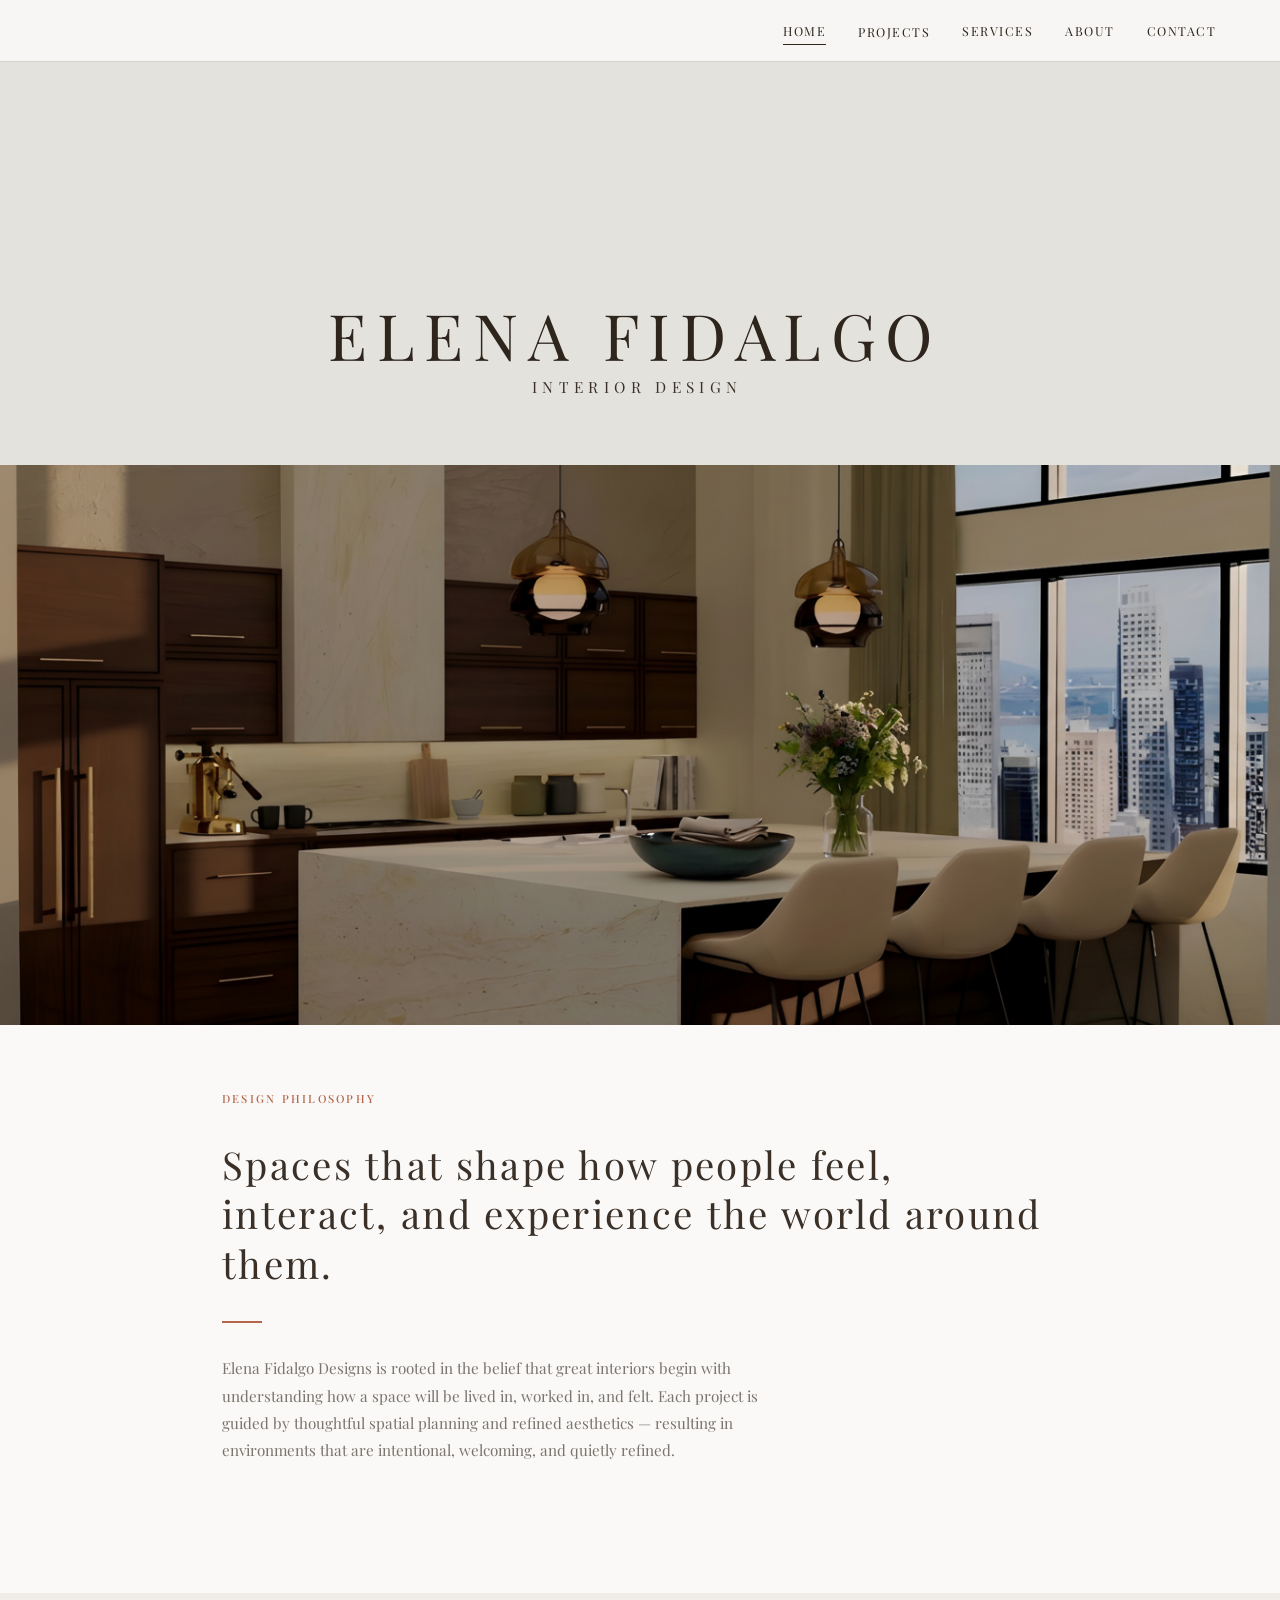
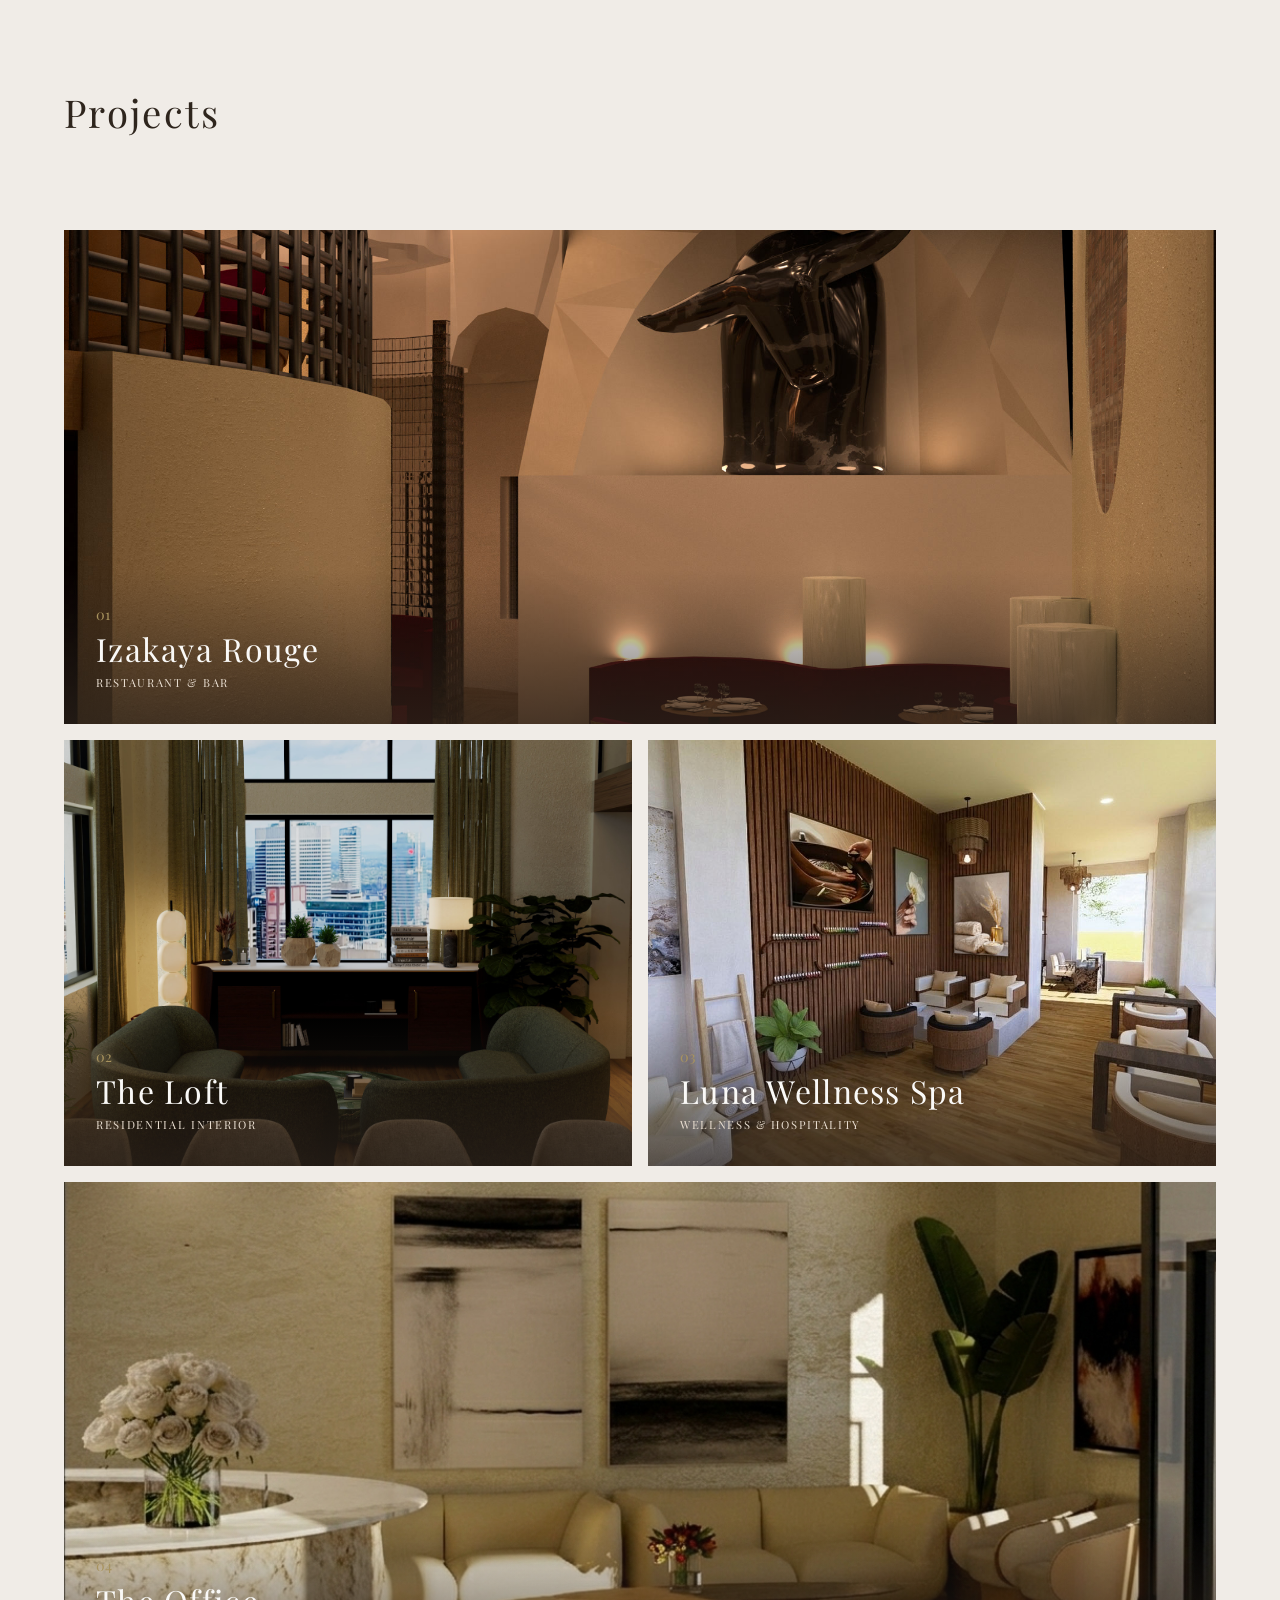
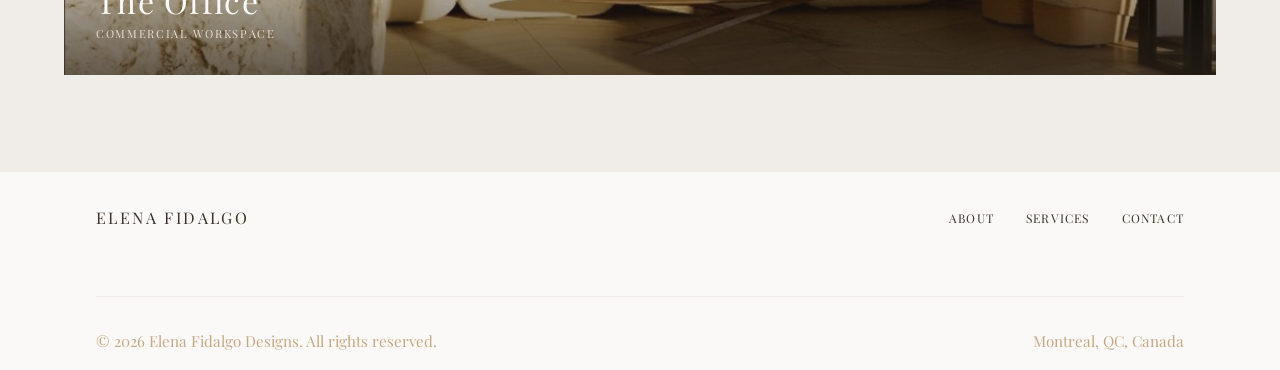
==== commit d3ef6c6a: "Fix CSS caching: add cache-busting query param, remove test exclamation Co-Authored-By: Claude Opus " ====
--- a/index.html
+++ b/index.html
@@ -8,7 +8,7 @@
   <link rel="preconnect" href="https://fonts.googleapis.com">
   <link rel="preconnect" href="https://fonts.gstatic.com" crossorigin>
   <link href="https://fonts.googleapis.com/css2?family=Playfair+Display:ital,wght@0,300;0,400;0,500;0,600;1,400&family=Raleway:wght@300;400;500&display=swap" rel="stylesheet">
-  <link rel="stylesheet" href="css/style.css">
+  <link rel="stylesheet" href="css/style.css?v=2">
 </head>
 <body>
 
@@ -65,7 +65,7 @@
   <!-- Hero -->
   <section class="hero hero--split">
     <div class="hero__text">
-      <h1 class="hero__title">Elena Fidalgo!</h1>
+      <h1 class="hero__title">Elena Fidalgo</h1>
       <p class="hero__subtitle">Interior Design</p>
     </div>
     <div class="hero__slideshow">
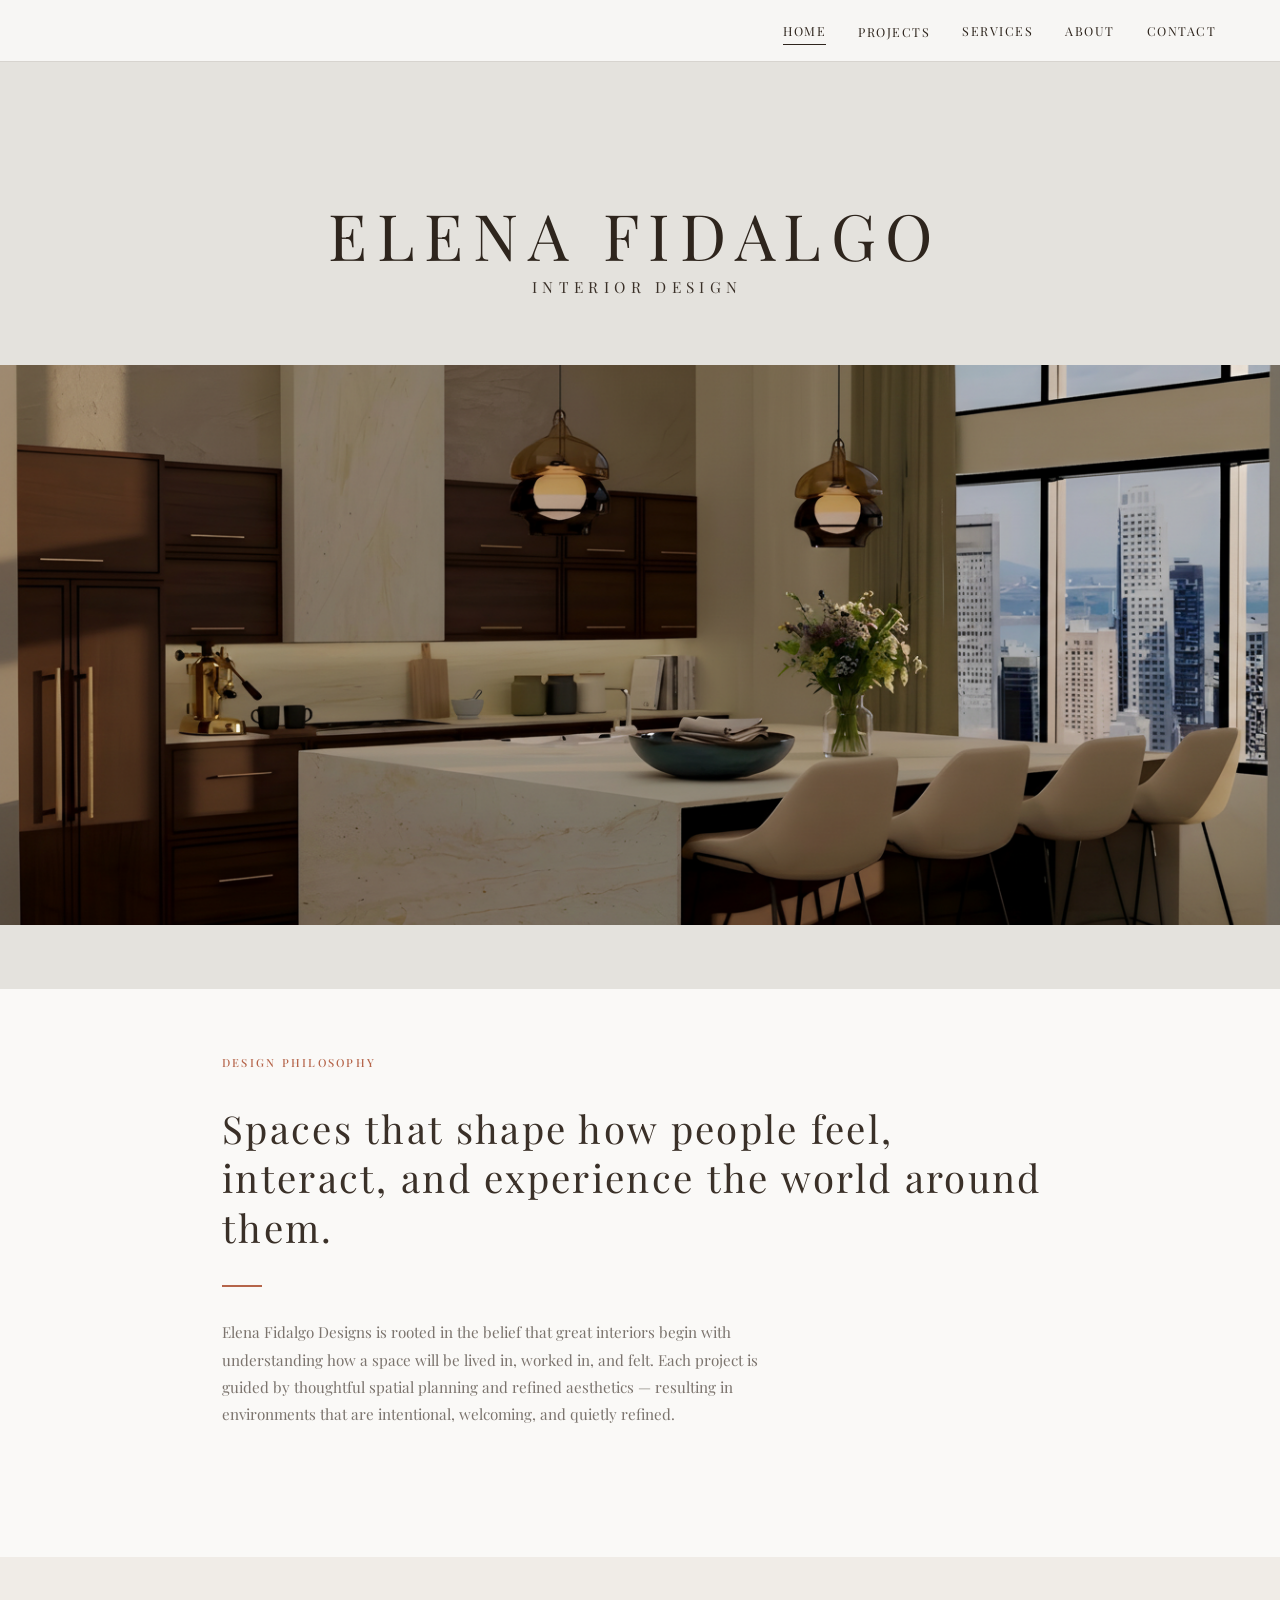
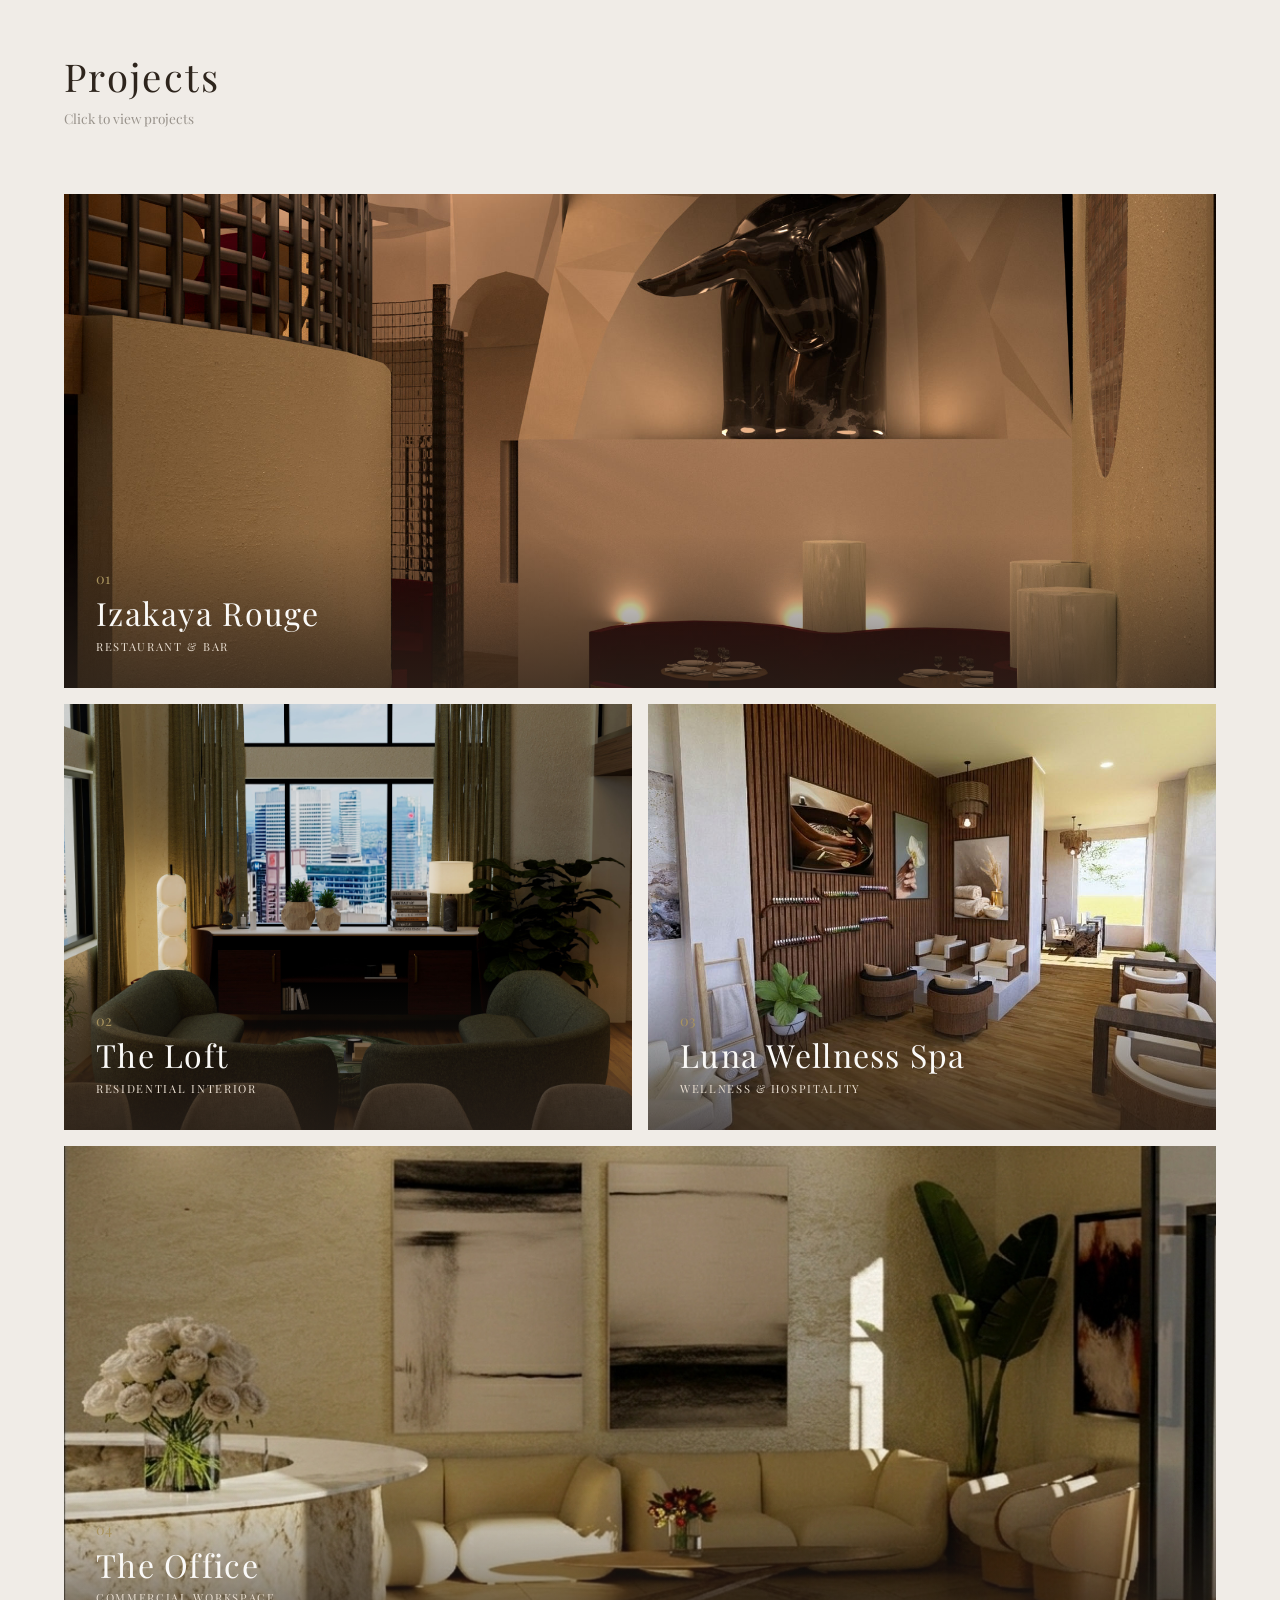
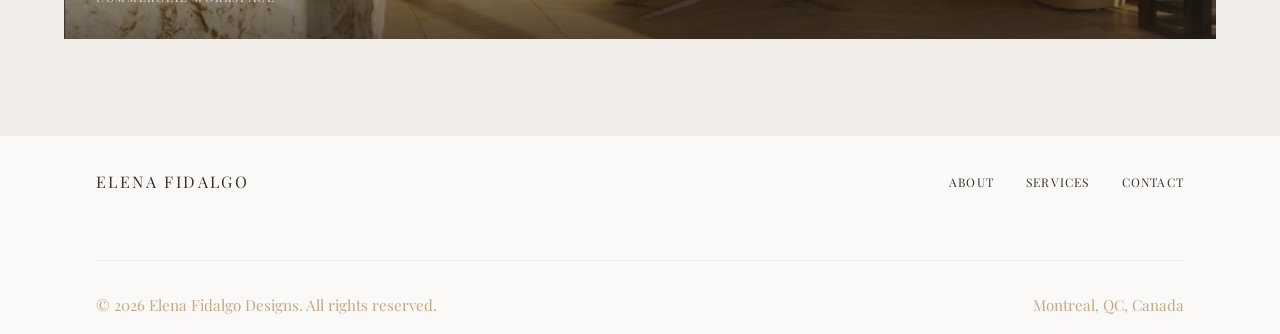
==== commit e79f9359: "Fix hero padding: use flex-start instead of center so padding-top works Co-Authored-By: Claude Opus " ====
--- a/index.html
+++ b/index.html
@@ -8,7 +8,7 @@
   <link rel="preconnect" href="https://fonts.googleapis.com">
   <link rel="preconnect" href="https://fonts.gstatic.com" crossorigin>
   <link href="https://fonts.googleapis.com/css2?family=Playfair+Display:ital,wght@0,300;0,400;0,500;0,600;1,400&family=Raleway:wght@300;400;500&display=swap" rel="stylesheet">
-  <link rel="stylesheet" href="css/style.css?v=2">
+  <link rel="stylesheet" href="css/style.css?v=3">
 </head>
 <body>
 
--- a/css/style.css
+++ b/css/style.css
@@ -381,8 +381,9 @@
   display: flex;
   flex-direction: column;
   align-items: center;
-  justify-content: center;
-  padding-top: 300px;
+  justify-content: flex-start;
+  padding-top: 200px;
+  padding-bottom: var(--space-lg);
   background: #e4e2dd;
   overflow: hidden;
   gap: var(--space-lg);
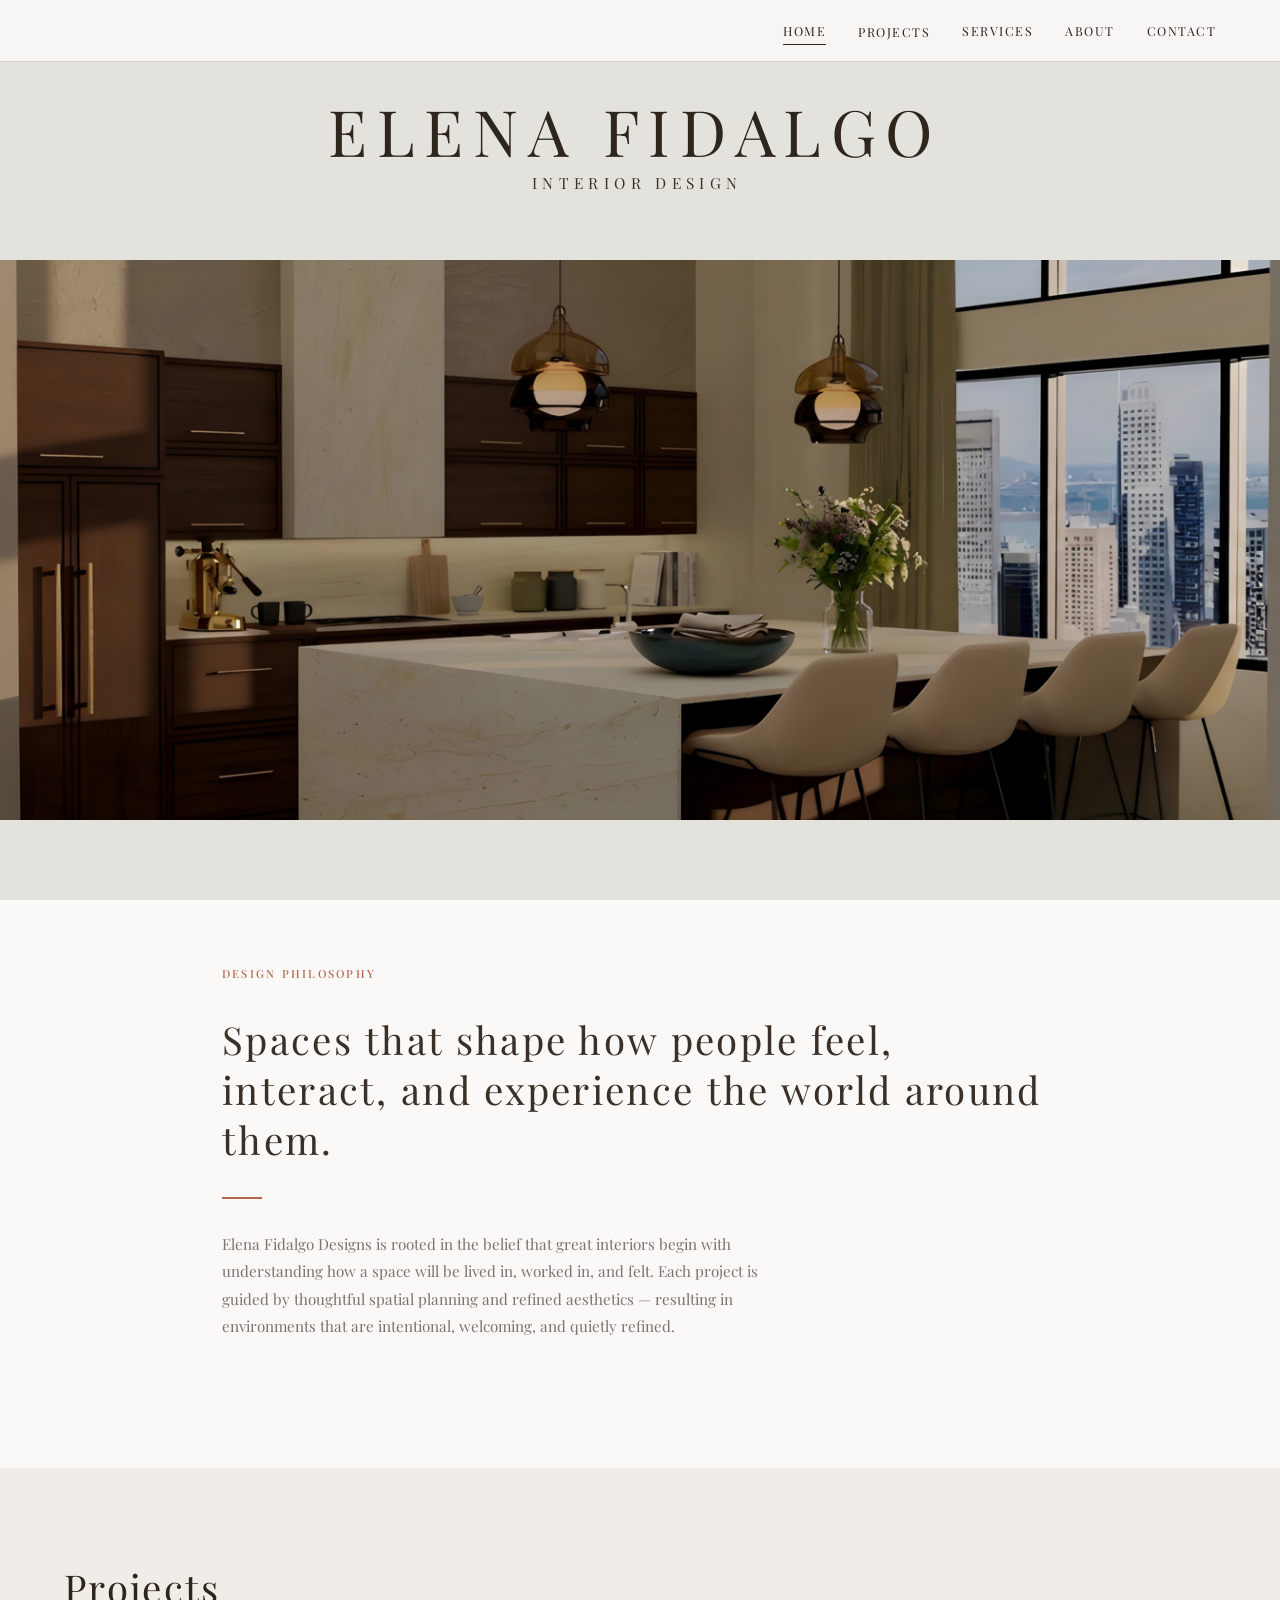
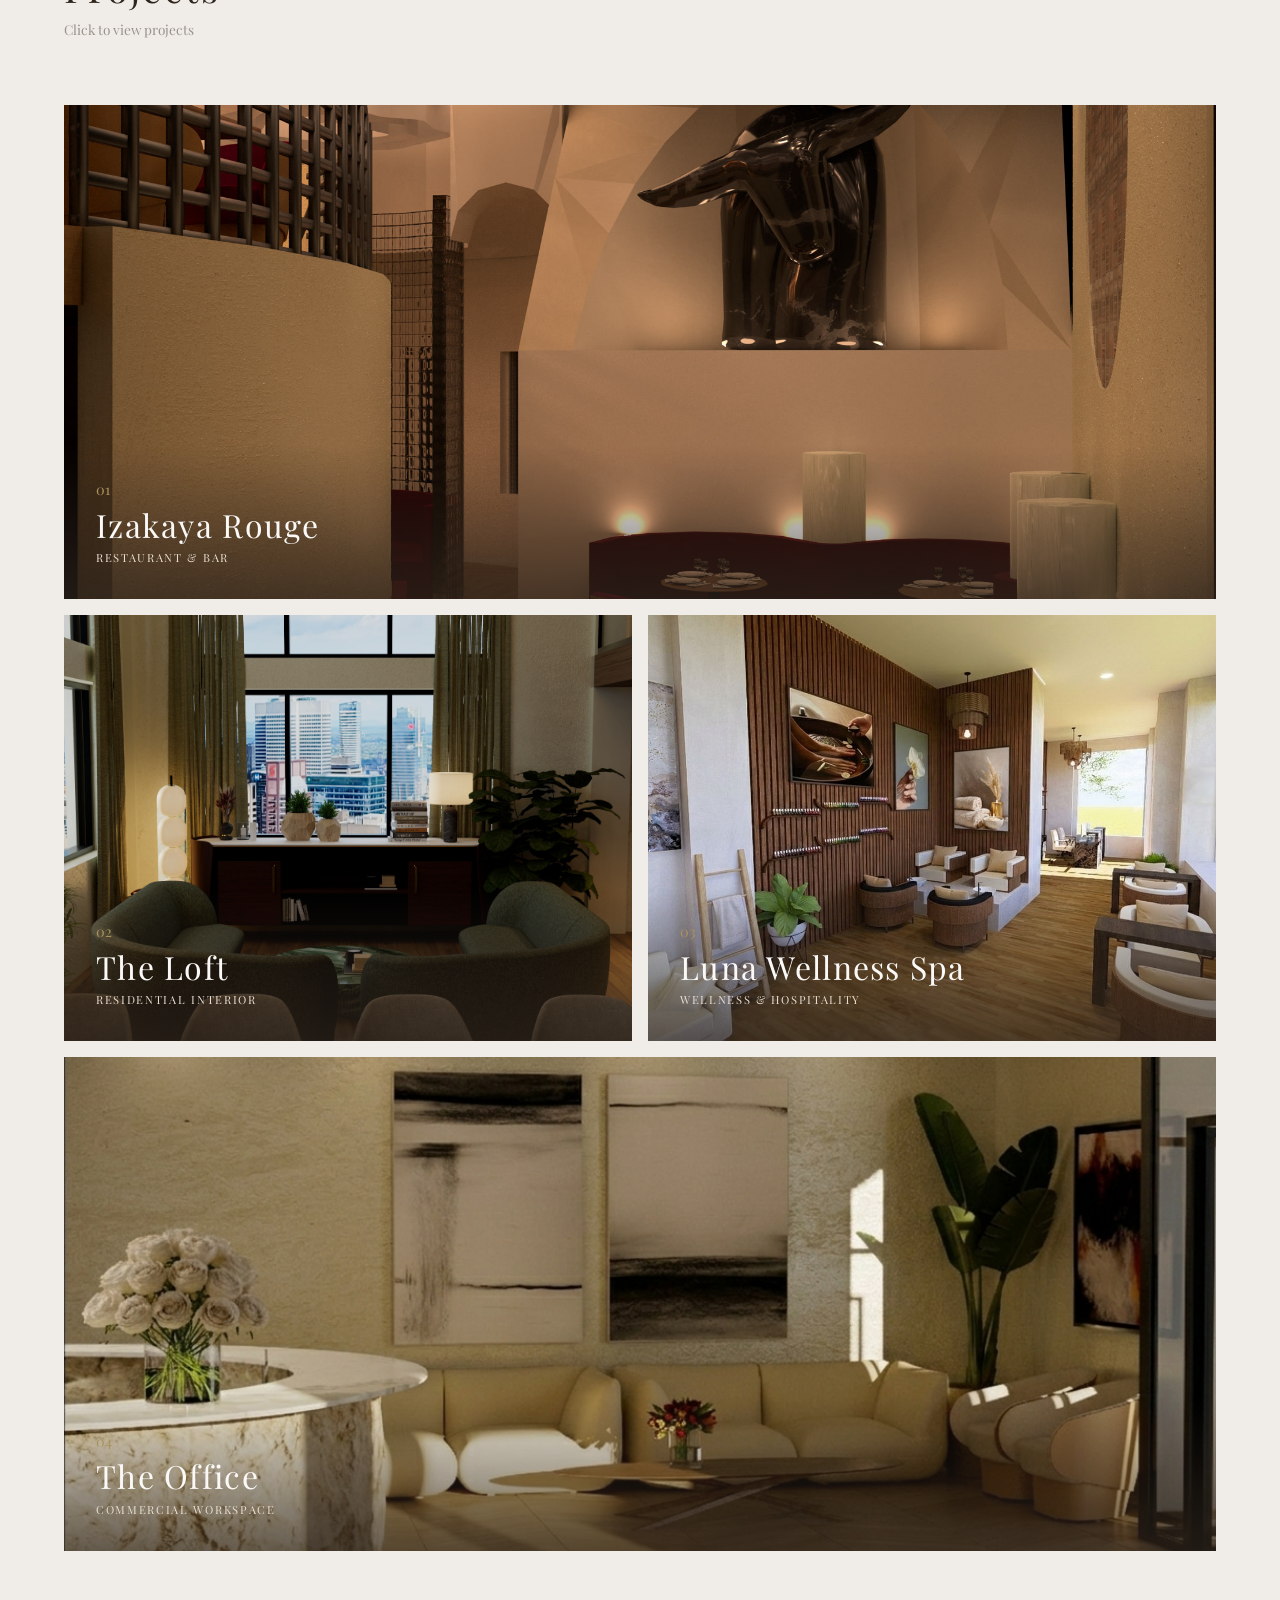
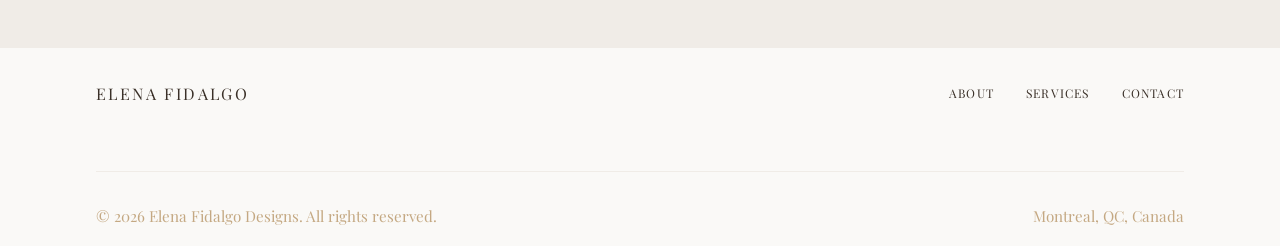
==== commit 3a373e1f: "Center hero content evenly with equal top and bottom padding Co-Authored-By: Claude Opus 4.6 <norepl" ====
--- a/index.html
+++ b/index.html
@@ -8,7 +8,7 @@
   <link rel="preconnect" href="https://fonts.googleapis.com">
   <link rel="preconnect" href="https://fonts.gstatic.com" crossorigin>
   <link href="https://fonts.googleapis.com/css2?family=Playfair+Display:ital,wght@0,300;0,400;0,500;0,600;1,400&family=Raleway:wght@300;400;500&display=swap" rel="stylesheet">
-  <link rel="stylesheet" href="css/style.css?v=3">
+  <link rel="stylesheet" href="css/style.css?v=4">
 </head>
 <body>
 
--- a/css/style.css
+++ b/css/style.css
@@ -381,8 +381,8 @@
   display: flex;
   flex-direction: column;
   align-items: center;
-  justify-content: flex-start;
-  padding-top: 200px;
+  justify-content: center;
+  padding-top: 80px;
   padding-bottom: var(--space-lg);
   background: #e4e2dd;
   overflow: hidden;
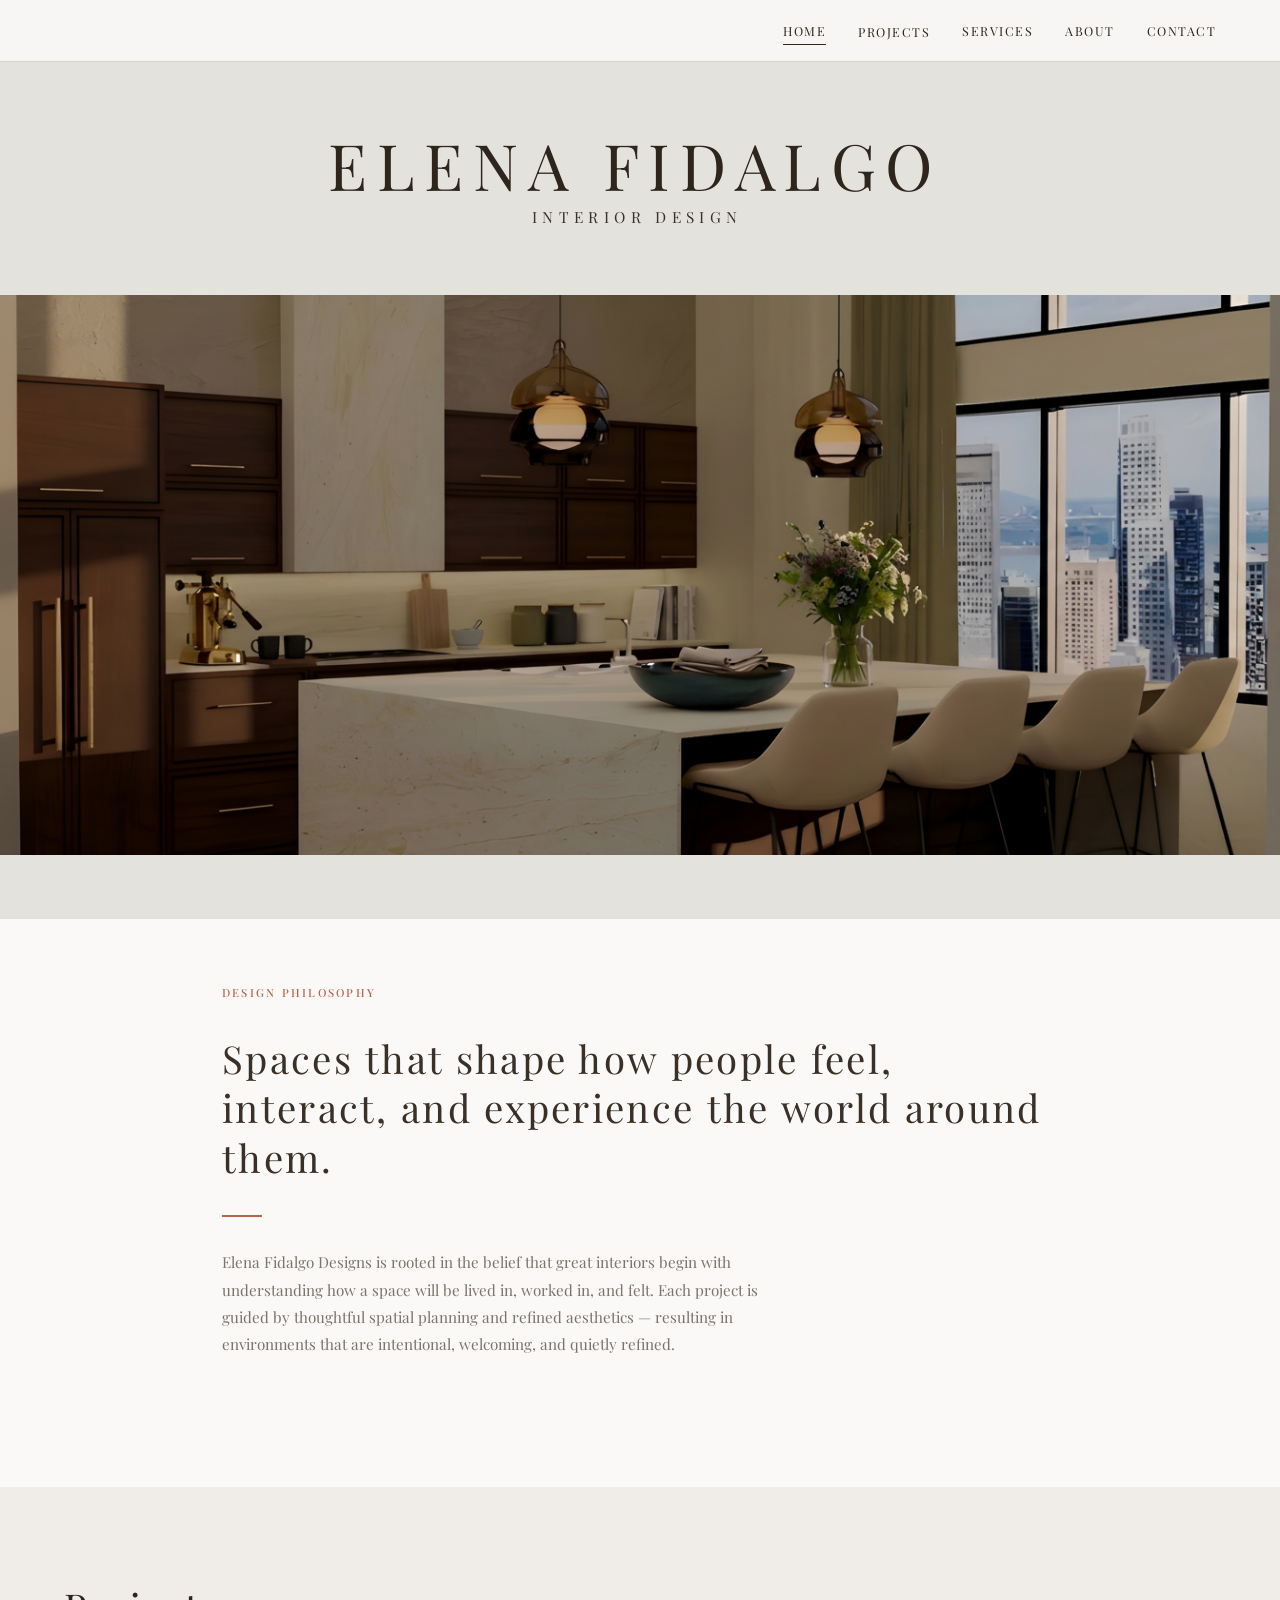
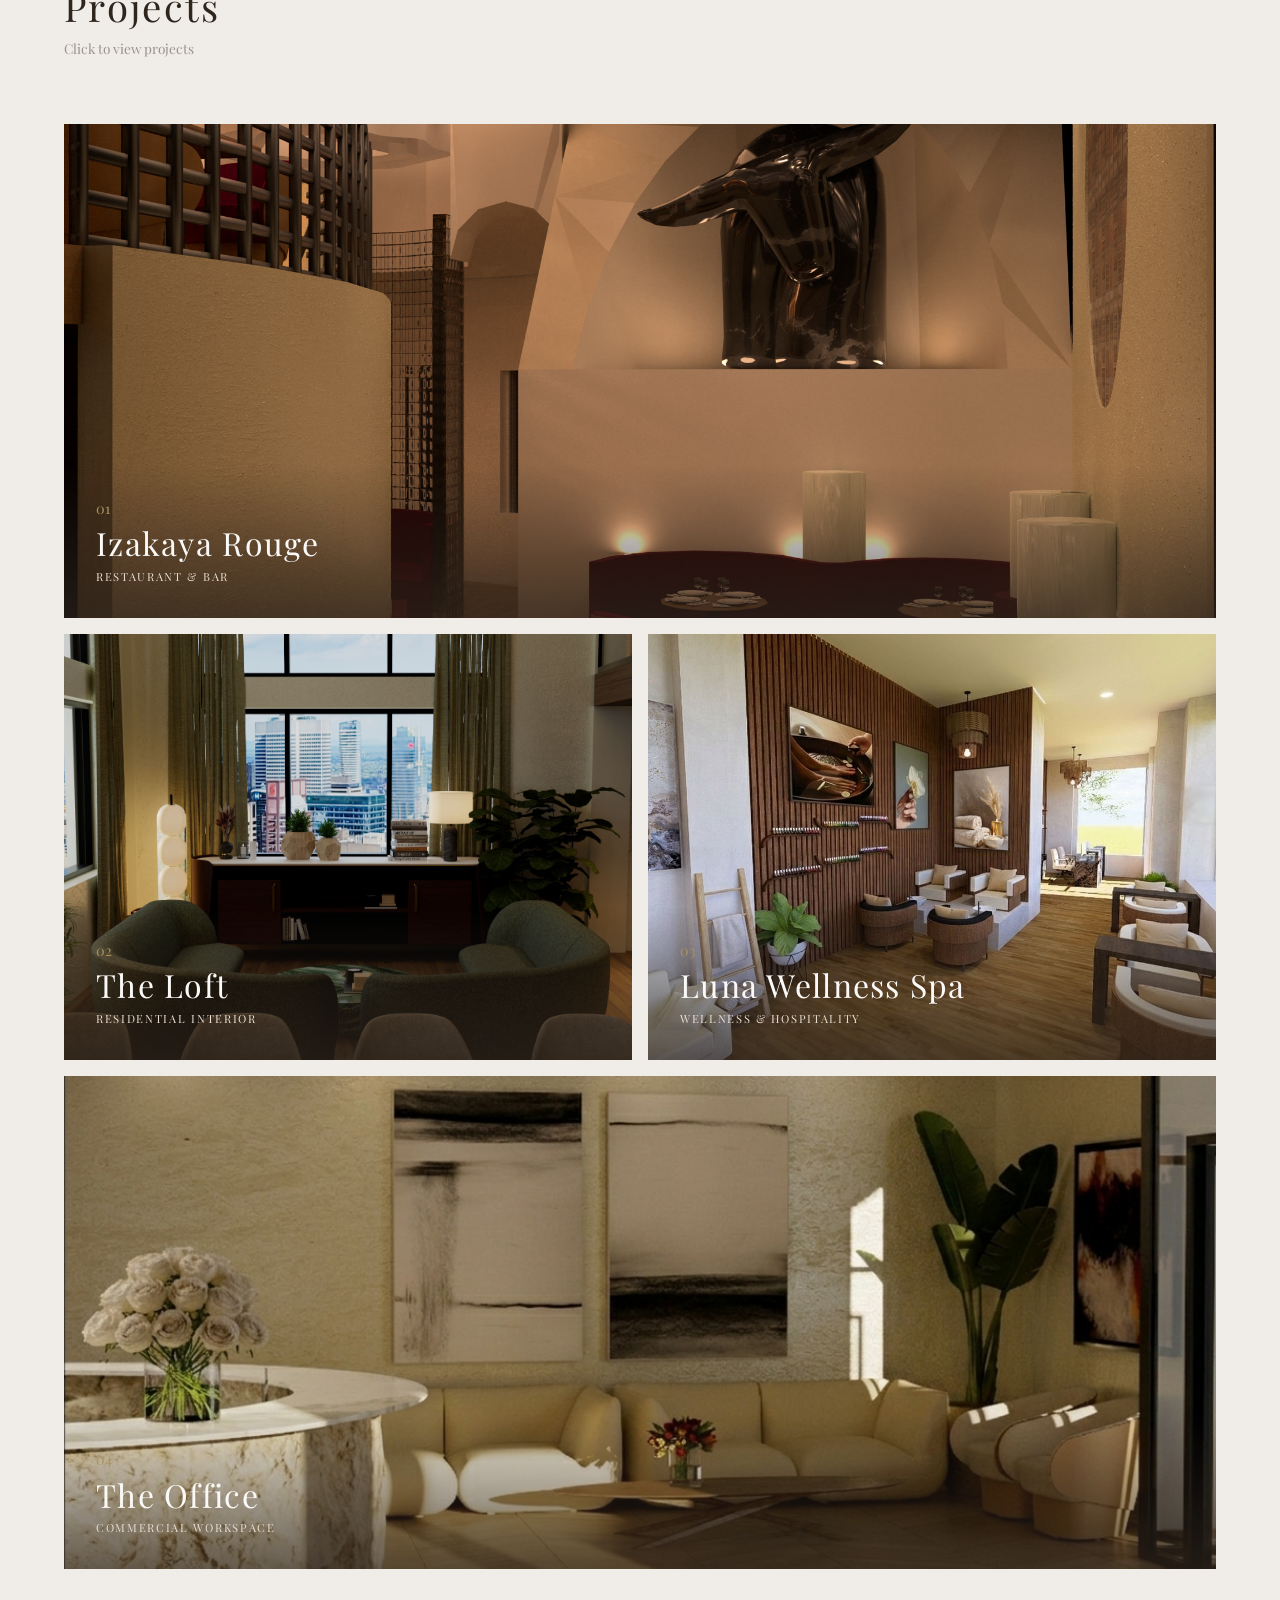
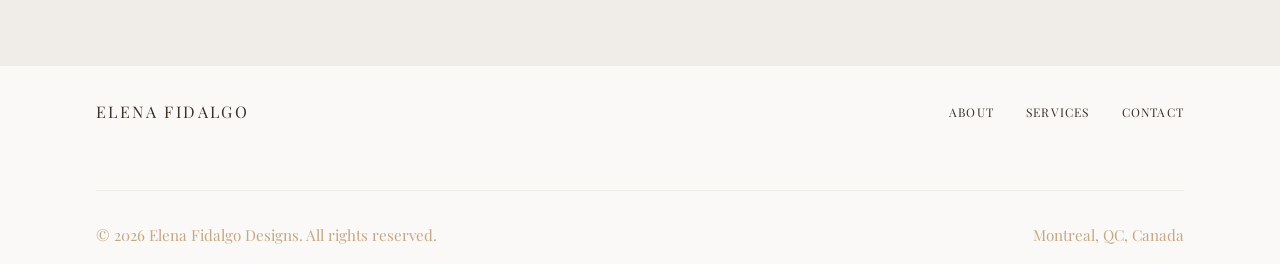
==== commit 731f30cf: "Increase hero top padding to 130px with flex-start Co-Authored-By: Claude Opus 4.6 <noreply@anthropi" ====
--- a/index.html
+++ b/index.html
@@ -8,7 +8,7 @@
   <link rel="preconnect" href="https://fonts.googleapis.com">
   <link rel="preconnect" href="https://fonts.gstatic.com" crossorigin>
   <link href="https://fonts.googleapis.com/css2?family=Playfair+Display:ital,wght@0,300;0,400;0,500;0,600;1,400&family=Raleway:wght@300;400;500&display=swap" rel="stylesheet">
-  <link rel="stylesheet" href="css/style.css?v=4">
+  <link rel="stylesheet" href="css/style.css?v=5">
 </head>
 <body>
 
--- a/css/style.css
+++ b/css/style.css
@@ -381,8 +381,8 @@
   display: flex;
   flex-direction: column;
   align-items: center;
-  justify-content: center;
-  padding-top: 80px;
+  justify-content: flex-start;
+  padding-top: 130px;
   padding-bottom: var(--space-lg);
   background: #e4e2dd;
   overflow: hidden;
